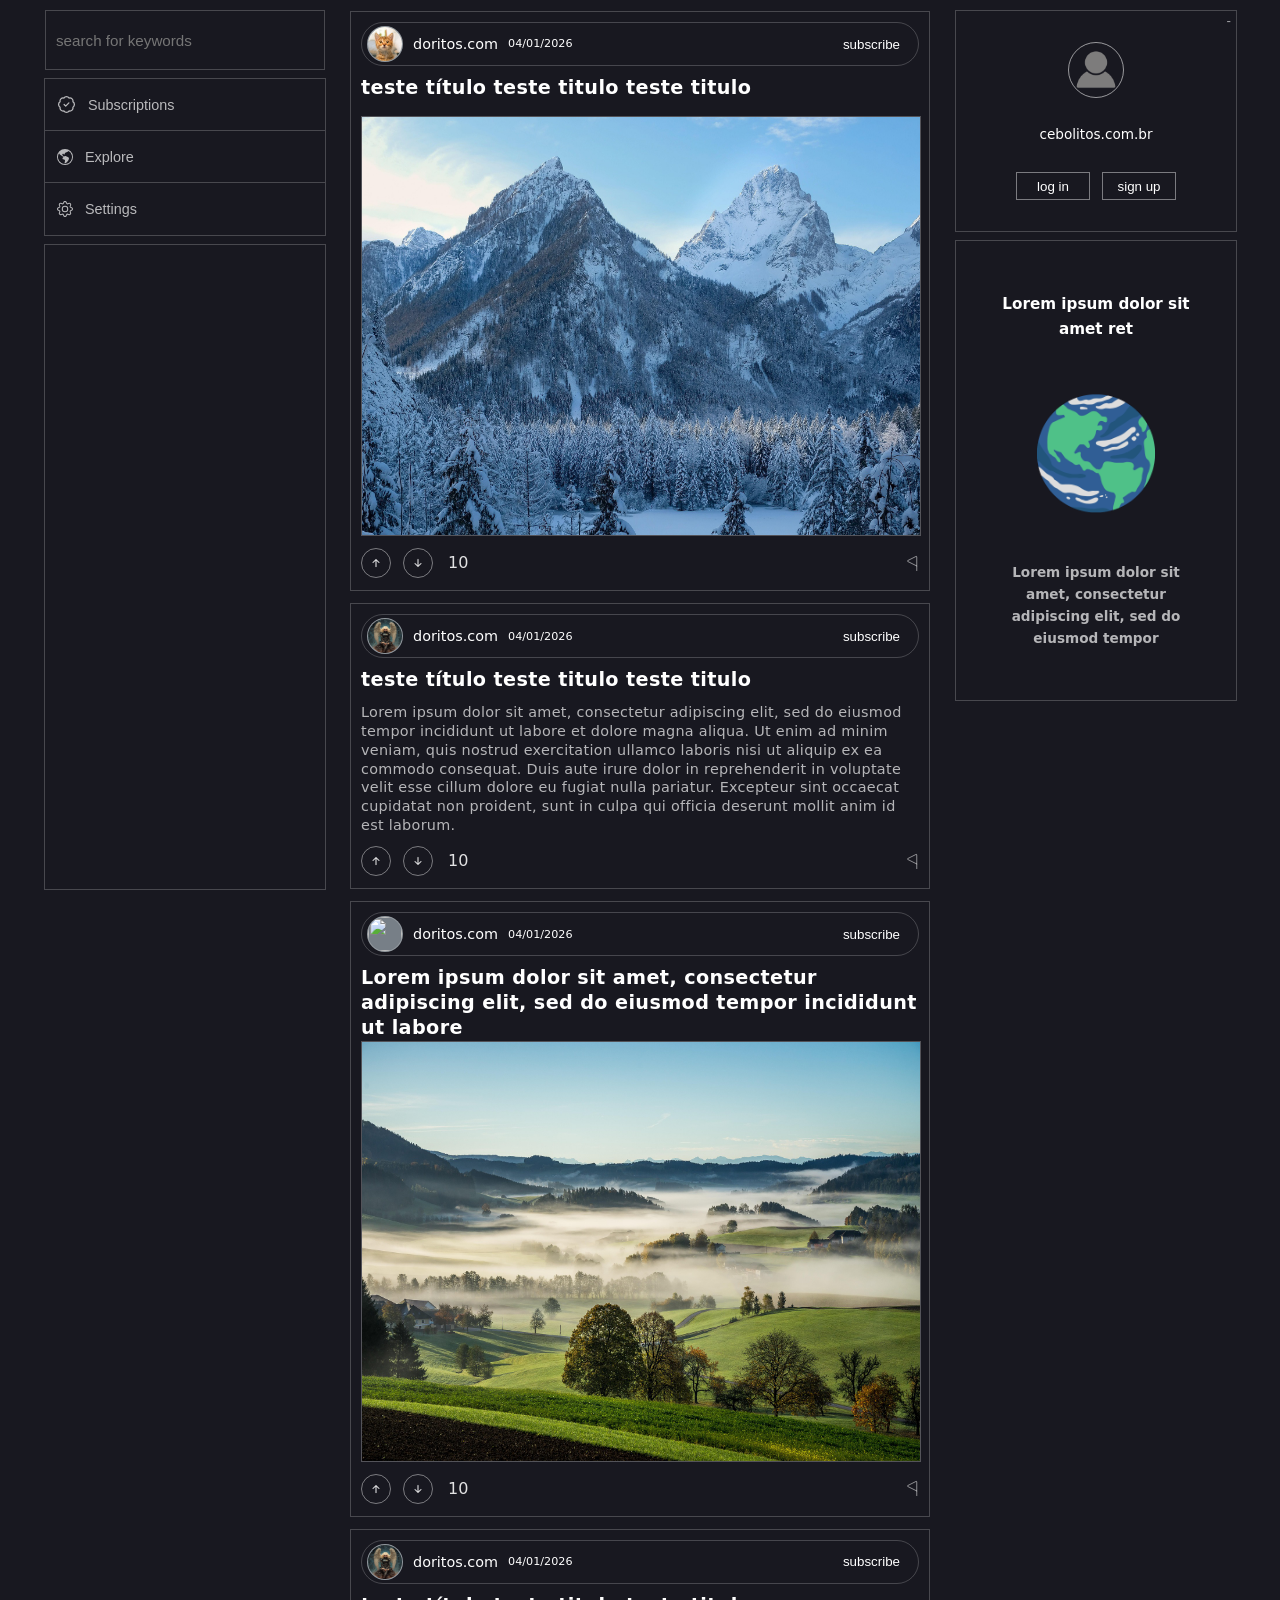
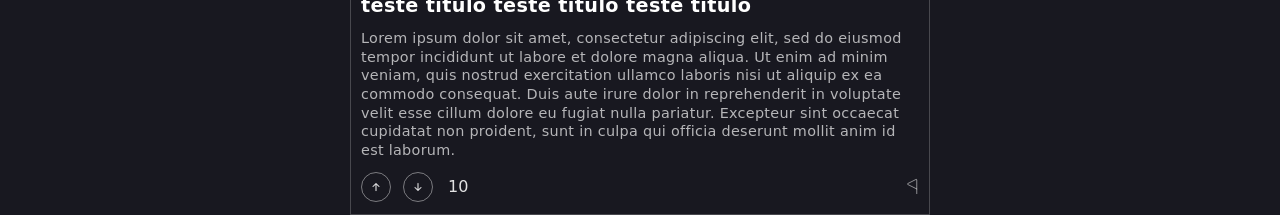
==== index.html @ a3b209cb "first commit" ====
<!DOCTYPE html>
<html lang="en">
<head>
    <meta charset="UTF-8">
    <meta name="viewport" content="width=device-width, initial-scale=1.0">
    <title>Document</title>
    <link rel="stylesheet" href="style.css">

    <link rel="preconnect" href="https://fonts.googleapis.com">
    <link rel="preconnect" href="https://fonts.gstatic.com" crossorigin>
    <link href="https://fonts.googleapis.com/css2?family=Inter:ital,opsz,wght@0,14..32,100..900;1,14..32,100..900&family=Open+Sans:ital,wght@0,300..800;1,300..800&display=swap" rel="stylesheet">


</head>
<body>

   
    <div id="container">

        <div id="left-box">

           
           
            <search id="search">
                <input id="search-input" type="search" placeholder="search for keywords"><svg id="search-svg" xmlns="http://www.w3.org/2000/svg" fill="currentColor" class="bi bi-search" viewBox="0 0 16 16"><path d="M11.742 10.344a6.5 6.5 0 1 0-1.397 1.398h-.001q.044.06.098.115l3.85 3.85a1 1 0 0 0 1.415-1.414l-3.85-3.85a1 1 0 0 0-.115-.1zM12 6.5a5.5 5.5 0 1 1-11 0 5.5 5.5 0 0 1 11 0"/></svg>
            </search>

            <div id="left-box-buttons-div">
                <button id="sub-bt" class="left-box-button"><svg xmlns="http://www.w3.org/2000/svg" viewBox="0 0 24 24" fill="none" stroke="currentColor" stroke-width="1.6" stroke-linecap="round" stroke-linejoin="round" class="lucide lucide-badge-check-icon lucide-badge-check"><path d="M3.85 8.62a4 4 0 0 1 4.78-4.77 4 4 0 0 1 6.74 0 4 4 0 0 1 4.78 4.78 4 4 0 0 1 0 6.74 4 4 0 0 1-4.77 4.78 4 4 0 0 1-6.75 0 4 4 0 0 1-4.78-4.77 4 4 0 0 1 0-6.76Z"/><path d="m9 12 2 2 4-4"/></svg><p>Subscriptions</p></button>        
                <button id="exp-bt" class="left-box-button"><svg xmlns="http://www.w3.org/2000/svg" fill="currentColor" viewBox="0 0 16 16"><path d="M8 0a8 8 0 1 0 0 16A8 8 0 0 0 8 0M2.04 4.326c.325 1.329 2.532 2.54 3.717 3.19.48.263.793.434.743.484q-.121.12-.242.234c-.416.396-.787.749-.758 1.266.035.634.618.824 1.214 1.017.577.188 1.168.38 1.286.983.082.417-.075.988-.22 1.52-.215.782-.406 1.48.22 1.48 1.5-.5 3.798-3.186 4-5 .138-1.243-2-2-3.5-2.5-.478-.16-.755.081-.99.284-.172.15-.322.279-.51.216-.445-.148-2.5-2-1.5-2.5.78-.39.952-.171 1.227.182.078.099.163.208.273.318.609.304.662-.132.723-.633.039-.322.081-.671.277-.867.434-.434 1.265-.791 2.028-1.12.712-.306 1.365-.587 1.579-.88A7 7 0 1 1 2.04 4.327Z"/></svg><p>Explore</p></button>
                <button id="set-bt" class="left-box-button"><svg xmlns="http://www.w3.org/2000/svg" fill="currentColor" viewBox="0 0 16 16"><path d="M8 4.754a3.246 3.246 0 1 0 0 6.492 3.246 3.246 0 0 0 0-6.492M5.754 8a2.246 2.246 0 1 1 4.492 0 2.246 2.246 0 0 1-4.492 0"/><path d="M9.796 1.343c-.527-1.79-3.065-1.79-3.592 0l-.094.319a.873.873 0 0 1-1.255.52l-.292-.16c-1.64-.892-3.433.902-2.54 2.541l.159.292a.873.873 0 0 1-.52 1.255l-.319.094c-1.79.527-1.79 3.065 0 3.592l.319.094a.873.873 0 0 1 .52 1.255l-.16.292c-.892 1.64.901 3.434 2.541 2.54l.292-.159a.873.873 0 0 1 1.255.52l.094.319c.527 1.79 3.065 1.79 3.592 0l.094-.319a.873.873 0 0 1 1.255-.52l.292.16c1.64.893 3.434-.902 2.54-2.541l-.159-.292a.873.873 0 0 1 .52-1.255l.319-.094c1.79-.527 1.79-3.065 0-3.592l-.319-.094a.873.873 0 0 1-.52-1.255l.16-.292c.893-1.64-.902-3.433-2.541-2.54l-.292.159a.873.873 0 0 1-1.255-.52zm-2.633.283c.246-.835 1.428-.835 1.674 0l.094.319a1.873 1.873 0 0 0 2.693 1.115l.291-.16c.764-.415 1.6.42 1.184 1.185l-.159.292a1.873 1.873 0 0 0 1.116 2.692l.318.094c.835.246.835 1.428 0 1.674l-.319.094a1.873 1.873 0 0 0-1.115 2.693l.16.291c.415.764-.42 1.6-1.185 1.184l-.291-.159a1.873 1.873 0 0 0-2.693 1.116l-.094.318c-.246.835-1.428.835-1.674 0l-.094-.319a1.873 1.873 0 0 0-2.692-1.115l-.292.16c-.764.415-1.6-.42-1.184-1.185l.159-.291A1.873 1.873 0 0 0 1.945 8.93l-.319-.094c-.835-.246-.835-1.428 0-1.674l.319-.094A1.873 1.873 0 0 0 3.06 4.377l-.16-.292c-.415-.764.42-1.6 1.185-1.184l.292.159a1.873 1.873 0 0 0 2.692-1.115z"/></svg><p>Settings</p></button>
  
            </div>


            <div id="left-box-widget">


            </div>
               <!-- <section id="sponsor-section">Become a Sponsor 💜</section>-->
            

        </div>



        <div id="right-box">

            


            <section id="profile-section">

                <div></div>

                <button id="minimize-button">-</button>
              

                <img src="6.png" id="profile-img">

                <p>cebolitos.com.br</p>

                <div id="profile-section-buttons"> 
                    <button> log in

                    </button>

                    <button> sign up
                        
                    </button>
                </div>

                <div></div>

            </section>
            <!--<div id="add-your-ad">add your ad here!</div>-->
            <section id="widget">
                <div></div>
                <p id="widget-title">Lorem ipsum dolor sit amet ret</p>
                <img src="5.png" >
                <p id="widget-text">Lorem ipsum dolor sit amet, consectetur adipiscing elit, sed do eiusmod tempor </p>
               <!-- <a id="add-your-ad">add your ad here</a>-->
                <div></div>
            </section> 

            
            
        </div>
    </div>



    <div id="feed">
        <article class="feed__item">
            <div class="article-profile">
                <div class="article-profile-left">
                    <img src="1.jpg" class="blog-favicon">
                    <a>doritos.com</a>
                    <time class="article-data">04/01/2026</time>
                </div>
                <button class="article-subscribe-button">subscribe</button>
            </div>
            <h2 class="article-title">teste título teste titulo teste titulo</h2>
            <img src="img.jpg" class="article-img">
            <div class="article-bottom">
                <div class="article-rating">
                   <button class="up-button">
                       <svg xmlns="http://www.w3.org/2000/svg" fill="currentColor"  viewBox="0 0 16 16"><path fill-rule="evenodd" d="M8 12a.5.5 0 0 0 .5-.5V5.707l2.146 2.147a.5.5 0 0 0 .708-.708l-3-3a.5.5 0 0 0-.708 0l-3 3a.5.5 0 1 0 .708.708L7.5 5.707V11.5a.5.5 0 0 0 .5.5"/></svg>
                    </button>
                    <button class="down-button">
                        <svg xmlns="http://www.w3.org/2000/svg" fill="currentColor"  viewBox="0 0 16 16"><path fill-rule="evenodd" d="M8 4a.5.5 0 0 1 .5.5v5.793l2.146-2.147a.5.5 0 0 1 .708.708l-3 3a.5.5 0 0 1-.708 0l-3-3a.5.5 0 1 1 .708-.708L7.5 10.293V4.5A.5.5 0 0 1 8 4"/></svg>
                    </button>
                    <p id="ranking-number">10</p>
                </div>
                <button class="flag-button">
                    <svg xmlns="http://www.w3.org/2000/svg" viewBox="0 0 24 24" fill="none" ><path d="M18 22V2.8a.8.8 0 0 0-1.17-.71L5.45 7.78a.8.8 0 0 0 0 1.44L18 15.5"/></svg>
                </button>
            </div>
        </article> 
   <article class="feed__item">
            <div class="article-profile">
                <div class="article-profile-left">
                    <img src="3.png" class="blog-favicon">
                    <a>doritos.com</a>
                    <time class="article-data">04/01/2026</time>
                </div>
                <button class="article-subscribe-button">subscribe</button>
            </div>
            <h2 class="article-title">teste título teste titulo teste titulo</h2>
            <p class="article-description">Lorem ipsum dolor sit amet, consectetur adipiscing elit, sed do eiusmod tempor incididunt ut labore et dolore magna aliqua. Ut enim ad minim veniam, quis nostrud exercitation ullamco laboris nisi ut aliquip ex ea commodo consequat. Duis aute irure dolor in reprehenderit in voluptate velit esse cillum dolore eu fugiat nulla pariatur. Excepteur sint occaecat cupidatat non proident, sunt in culpa qui officia deserunt mollit anim id est laborum.</p>
            <div class="article-bottom">
                <div class="article-rating">
                   <button class="up-button">
                       <svg xmlns="http://www.w3.org/2000/svg" fill="currentColor"  viewBox="0 0 16 16"><path fill-rule="evenodd" d="M8 12a.5.5 0 0 0 .5-.5V5.707l2.146 2.147a.5.5 0 0 0 .708-.708l-3-3a.5.5 0 0 0-.708 0l-3 3a.5.5 0 1 0 .708.708L7.5 5.707V11.5a.5.5 0 0 0 .5.5"/></svg>
                    </button>
                    <button class="down-button">
                        <svg xmlns="http://www.w3.org/2000/svg" fill="currentColor"  viewBox="0 0 16 16"><path fill-rule="evenodd" d="M8 4a.5.5 0 0 1 .5.5v5.793l2.146-2.147a.5.5 0 0 1 .708.708l-3 3a.5.5 0 0 1-.708 0l-3-3a.5.5 0 1 1 .708-.708L7.5 10.293V4.5A.5.5 0 0 1 8 4"/></svg>
                    </button>
                    <p id="ranking-number">10</p>
                </div>
                <button class="flag-button">
                    <svg xmlns="http://www.w3.org/2000/svg" viewBox="0 0 24 24" fill="none" ><path d="M18 22V2.8a.8.8 0 0 0-1.17-.71L5.45 7.78a.8.8 0 0 0 0 1.44L18 15.5"/></svg>
                </button>
            </div>
        </article>
        <article class="feed__item">
            <div class="article-profile">
                <div class="article-profile-left">
                    <img src="2.png" class="blog-favicon">
                    <a>doritos.com</a>
                    <time class="article-data">04/01/2026</time>
                </div>
                <button class="article-subscribe-button">subscribe</button>
            </div>
            <h2 class="article-title">Lorem ipsum dolor sit amet, consectetur adipiscing elit, sed do eiusmod tempor incididunt ut labore</h2>
            <img src="img-2.jpg"  class="article-img"> <!--https://pixabay.com/pt/images/search/paisagem/-->
            <div class="article-bottom">
                <div class="article-rating">
                   <button class="up-button">
                       <svg xmlns="http://www.w3.org/2000/svg" fill="currentColor"  viewBox="0 0 16 16"><path fill-rule="evenodd" d="M8 12a.5.5 0 0 0 .5-.5V5.707l2.146 2.147a.5.5 0 0 0 .708-.708l-3-3a.5.5 0 0 0-.708 0l-3 3a.5.5 0 1 0 .708.708L7.5 5.707V11.5a.5.5 0 0 0 .5.5"/></svg>
                    </button>
                    <button class="down-button">
                        <svg xmlns="http://www.w3.org/2000/svg" fill="currentColor"  viewBox="0 0 16 16"><path fill-rule="evenodd" d="M8 4a.5.5 0 0 1 .5.5v5.793l2.146-2.147a.5.5 0 0 1 .708.708l-3 3a.5.5 0 0 1-.708 0l-3-3a.5.5 0 1 1 .708-.708L7.5 10.293V4.5A.5.5 0 0 1 8 4"/></svg>
                    </button>
                    <p id="ranking-number">10</p>
                </div>
                <button class="flag-button">
                    <svg xmlns="http://www.w3.org/2000/svg" viewBox="0 0 24 24" fill="none" ><path d="M18 22V2.8a.8.8 0 0 0-1.17-.71L5.45 7.78a.8.8 0 0 0 0 1.44L18 15.5"/></svg>
                </button>
            </div>
        </article>
   <article class="feed__item">
            <div class="article-profile">
                <div class="article-profile-left">
                    <img src="3.png" class="blog-favicon">
                    <a>doritos.com</a>
                    <time class="article-data">04/01/2026</time>
                </div>

                <button class="article-subscribe-button">subscribe</button>
            </div>
            <h2 class="article-title">teste título teste titulo teste titulo</h2>
            <p class="article-description">Lorem ipsum dolor sit amet, consectetur adipiscing elit, sed do eiusmod tempor incididunt ut labore et dolore magna aliqua. Ut enim ad minim veniam, quis nostrud exercitation ullamco laboris nisi ut aliquip ex ea commodo consequat. Duis aute irure dolor in reprehenderit in voluptate velit esse cillum dolore eu fugiat nulla pariatur. Excepteur sint occaecat cupidatat non proident, sunt in culpa qui officia deserunt mollit anim id est laborum.</p>
            <div class="article-bottom">
                <div class="article-rating">
                   <button class="up-button">
                       <svg xmlns="http://www.w3.org/2000/svg" fill="currentColor"  viewBox="0 0 16 16"><path fill-rule="evenodd" d="M8 12a.5.5 0 0 0 .5-.5V5.707l2.146 2.147a.5.5 0 0 0 .708-.708l-3-3a.5.5 0 0 0-.708 0l-3 3a.5.5 0 1 0 .708.708L7.5 5.707V11.5a.5.5 0 0 0 .5.5"/></svg>
                    </button>
               
                    <button class="down-button">
                        <svg xmlns="http://www.w3.org/2000/svg" fill="currentColor"  viewBox="0 0 16 16"><path fill-rule="evenodd" d="M8 4a.5.5 0 0 1 .5.5v5.793l2.146-2.147a.5.5 0 0 1 .708.708l-3 3a.5.5 0 0 1-.708 0l-3-3a.5.5 0 1 1 .708-.708L7.5 10.293V4.5A.5.5 0 0 1 8 4"/></svg>
                    </button>
                
                    <p id="ranking-number">10</p>
                </div>
                <button class="flag-button">
                    <svg xmlns="http://www.w3.org/2000/svg" viewBox="0 0 24 24" fill="none" ><path d="M18 22V2.8a.8.8 0 0 0-1.17-.71L5.45 7.78a.8.8 0 0 0 0 1.44L18 15.5"/></svg>
                </button>
            </div>
        </article>

    </div>

    <script src="script.js"></script>
</body>
</html>
---- style.css ----
/* 
========================================================================
CSS RESET from http://meyerweb.com/eric/tools/css/reset/ v2.0 | 20110126
========================================================================
*/

html, body, div, span, applet, object, iframe,
h1, h2, h3, h4, h5, h6, p, blockquote, pre,
a, abbr, acronym, address, big, cite, code,
del, dfn, em, img, ins, kbd, q, s, samp,
small, strike, strong, sub, sup, tt, var,
b, u, i, center,
dl, dt, dd, ol, ul, li,
fieldset, form, label, legend,
table, caption, tbody, tfoot, thead, tr, th, td,
article, aside, canvas, details, embed, 
figure, figcaption, footer, header, hgroup, 
menu, nav, output, ruby, section, summary,
time, mark, audio, video {
	margin: 0;
	padding: 0;
	border: 0;
	/*font-size: 100%;*/
	font: inherit;
	vertical-align: baseline;
}
article, aside, details, figcaption, figure, 
footer, header, hgroup, menu, nav, section {
	display: block;
}
body {
	line-height: 1;
}
ol, ul {
	list-style: none;
}
blockquote, q {
	quotes: none;
}
blockquote:before, blockquote:after,
q:before, q:after {
	content: '';
	content: none;
}
table {
	border-collapse: collapse;
	border-spacing: 0;
}

/* 
========================================================================
========================================================================
*/

html, body {
    overscroll-behavior: none;
    font-family: system-ui;
    color: white;

}

body {

    background-color: #181820;
    width: 100vw;
    height: 100vh;
    display: flex;
    justify-content: center;
    overflow-x: hidden;
    justify-content: center;
    margin: 0;
}

#container {
    width: 1210px;
    
    background-color: rgba(0, 0, 0, 0);
    height: 100vh;
    padding: 10px;
    display: flex;
    flex-direction: row;
    position: fixed;
    justify-content: space-between;
    box-sizing: border-box;

}

#left-box {
    
    box-sizing: border-box;
    display: flex;
    align-items: center;
    flex-direction: column;
    height: 100%;
    gap: 8px;
    width: 280px;
    /*border: 1px solid rgba(255, 255, 255, 0.208); */
    position: relative;
    z-index: 100000000000000000;
    transition: width 0.2s ease; 
}

#left-box.closed {
    width: 60px;
}




#explore-button {
    border: 1px solid rgba(255, 255, 255, 0.208); 
    border-radius: 20px;
    color: rgba(255, 255, 255, 0.703);
    height: 100%;
    aspect-ratio: 1 / 1;
    background-color: transparent;
    color: #ffffffb2;
}

#subscribe-button {
    border: 1px solid rgba(255, 255, 255, 0.208); 
    border-radius: 20px;
    color: #ffffffb2;
    font-weight: 500;
    
    height: 100%;
    aspect-ratio: 1 / 1;
    background-color: transparent;
}

#right-box {
    width: 280px;
    display: flex;
    flex-direction: column;
    gap: 8px;
    /*border: 1px solid rgba(255, 255, 255, 0.208);
    padding: 5px;
    height: fit-content;
    border-radius: 10px;*/
    box-sizing: border-box;

    
}


#feed {
    width: 580px;
    height: fit-content;
    background-color: rgba(0, 0, 0, 0);
    margin-top: 11px;
    display: flex;
    flex-direction: column;
    /*border-top: 1px solid rgb(197, 197, 197);*/
    gap: 12px;
    z-index: 100;


}

.feed__item {
    width: 100%;
    
    gap: 10px;
    height: fit-content;
    border-bottom: 1px solid gray;
    display: flex;
    flex-direction: column;
    justify-content: space-between;
    padding: 10px;
    border: 1px solid rgba(255, 255, 255, 0.208);
    
    box-sizing: border-box;
    background-color: #181820;
    
}

.feed__item:hover {
    border: 1px solid rgba(255, 255, 255, 0.417);  
}


#search {

    box-sizing: border-box;
    width: 100%;
    height: 60px;
    display: flex;
    justify-content: center;
    align-items: center;
    padding-bottom: 0px;

    border:  1px solid rgba(255, 255, 255, 0.208); 

}
#search-input {
    border: 0px solid black;
    
    background-color: transparent;
    color: #ffffffb2;
    padding-left: 10px;
    width: 100%;
    height: 100%;
    font-size: 0.95rem;
}

#search-input:focus {
    border: 0px solid white;
    outline: 0px solid white;
}


.left-box-button {
    height: 52px;
    width: 100%;
    
    background-color: transparent;
    color: #ffffffb2;
    border: 0px solid black;
    font-size: 0.95rem;
 
    display: flex;
    flex-direction: row;
    padding-left: 12px;
    align-items: center;
    
    border-bottom: 1px solid rgba(255, 255, 255, 0.208); 
    box-sizing: border-box;
    

}

#set-bt {
    border-bottom: 0px solid white;
}

#left-box-buttons-div {
    width: 100%;
    border: 1px solid rgba(255, 255, 255, 0.208);

    
}

#left-box hr {
    width: 100%;
    border: 1px solid rgb(59, 59, 59);
    border-bottom: 0px;
}

.left-box-button p {
    
    text-align: left;
    color: #ffffffb2;
    padding-left: 12px;
    font-size: 0.9rem;
}

.left-box-button svg{
    width: 16px;
    height: 16px;
    
    color: #ffffffb2;
    
}

#sub-bt svg {
    width: 19px;
    height: 19px;
}

#left-box-widget {
    width: 100%;
    flex: 1;
    border:  1px solid rgba(255, 255, 255, 0.208); 
}

#search-svg {
    width: 20px;
    height: 20px;;
    position: absolute;
    display: none;
    color: rgba(255, 255, 255, 0.295);
    padding-bottom: 10px;
}

.article-profile {

    border: 1px solid rgba(255, 255, 255, 0.201);
    border-radius: 40px;
    padding: 5px;
    box-sizing: border-box;
    
    width: 100%;
    height: 44px;
    display: flex;
    justify-content: space-between;
    align-items: center;
    font-size: 0.9rem;

}

.article-profile-left {

    height: 100%;
    width: fit-content;
    display: flex;
    flex-direction: row;
    align-items: center;
    gap: 10px;
}

.article-title {
    width: 100%;
    margin-bottom: 5px;
    height: fit-content;
    max-height: 60px;
    font-size: 1.2rem;
    font-weight: 600;
    
    line-height: 1.3em;
    letter-spacing: 0.02em;

    

}

.article-img {
    width: 100%;
    /*background-color: rgb(0, 30, 255);*/
    border: 1px solid rgba(255, 255, 255, 0.253);
    aspect-ratio: 16 / 12;
}
 
.article-description {
    width: 100%;
    font-size: 0.9rem;
    color: #ffffffae;
    margin-top: -5px;
    font-weight: 500;
    line-height: 1.3em;
    letter-spacing: 0.02em;
}

.article-bottom {
    width: 100%;
    background-color: rgba(102, 20, 157, 0);
    color: rgba(255, 255, 255, 0.484);
    height: fit-content;
    display: flex;
    align-items: center;
    justify-content: space-between;
    padding-bottom: 2px;
    padding-top: 2px;
    font-size: 0.9rem;  
 

}

#ranking-number {
    font-size: 1rem;
    color: rgba(255, 255, 255, 0.876);
    font-weight: 500;
    padding-left: 3px;
}
.blog-favicon {
    width: 34px;
    height: 34px;
    border-radius: 50%;
    background-color: rgb(119, 127, 135);
    border: 1px solid rgba(255, 255, 255, 0.201);
}

.article-data {
    font-size: 0.7rem;
}

.article-subscribe-button {
    height: 20px;
    background-color: transparent;
    color: white;
    border: 0;
    margin-right: 7px;
}

.up-button {
    border: 1px solid rgba(255, 255, 255, 0.429);
    width: 30px;
    height: 30px;
    border-radius: 50%;
    background-color: transparent;
    display: flex;
    justify-content: center;
    align-items: center;

}

.up-button:hover {
    scale: 1.1;
}

.up-button svg {
    width: 22px;
    height: 22px;
    color: rgba(255, 255, 255, 0.861);
    stroke-width: 0.1px; 
    stroke: currentColor; 
    stroke-linejoin: round;
    stroke-linecap: round;
}
.down-button svg {
    width: 22px;
    height: 22px;
    color: rgba(255, 255, 255, 0.861);
    
    stroke-width: 0.1px; 
    stroke: currentColor; 
    stroke-linejoin: round;
    stroke-linecap: round;
}


.down-button {
    border: 1px solid rgba(255, 255, 255, 0.429);
    border-radius: 50%;
    width: 30px;
    height: 30px;  
    background-color: transparent; 
    display: flex;
    justify-content: center;
    align-items: center;

}

.down-button:hover {
    scale: 1.1;
}
.article-rating {
    width: fit-content;
    height: 100%;
    display: flex;
    flex-direction: row;
    justify-content: center;
    align-items: center;
    gap: 12px;
}

.flag-button {
    width: 30px;
    height: 30px;
    border-radius: 50%;
    display: flex;
    justify-content: center;
    align-items: center;
    background-color: transparent;
    color: white;
    border: 0;
    margin-right: -8px; 
    cursor: pointer;
}

.flag-button svg {
    color: #ffffff9b;
    width: 17px;
    height: 17px;
    stroke-width: 1.2px; 
    stroke: currentColor; 
    stroke-linejoin: round;
    stroke-linecap: round;
}

#widget {
    width: 100%;
    border: 1px solid rgba(255, 255, 255, 0.208);
    aspect-ratio: 1 / 1.64;
    display: flex;
    justify-content: space-between;
    align-items: center;
    flex-direction: column;
    /*border-radius: 10px;*/
    
    
}

#widget-title {
    font-weight: 800;
    font-size: 0.95rem;
    width: 200px;
    text-align: center;
    line-height: 1.65em;
}

#widget img {

    width: 134px;
    margin-top: -5px;
    margin-bottom: -10px;
    opacity: 0.95;
}

#widget-text {
    width: 200px;
    text-align: center;
    font-size: 0.85rem;
    font-weight: 600;
    line-height: 1.6em;
    color: #ffffffae;
}

#profile-img {

    width: 54px;
    height: 54px;
    border-radius: 50%;
    border: 1px solid rgba(255, 255, 255, 0.562);

}   

#profile-section-buttons {

    display: flex;
    flex-direction: row;
    height: 28px;
    width: 160px;
    justify-content: space-between;
}

#profile-section-buttons button {
    width: 74px;
    background-color: transparent;
    border: 1px solid rgba(255, 255, 255, 0.43);
    color: white;
}


#sponsor-section {
    width: 94%;
    height: 60px;
    border-top: 1px solid rgba(255, 255, 255, 0.208); 
    display: flex;
    justify-content: center;
    align-items: center;
    bottom: 0;
    color: #ffffffe2;
    font-size: 0.9rem;
    left: calc(50% - 47.5%);
    position: absolute;
    
}

#profile-section {
    width: 100%;
    height: 220px;
    border: 1px solid rgba(255, 255, 255, 0.208); 
    display: flex;
    justify-content: space-between;
    align-items: center; 
    display: flex;
    flex-direction: column;
    gap: 20px;
    position: relative;
}
#profile-section  p {
    font-size: 0.85rem;
}

#profile-section {
    transition: height 0.2s ease; 
}
/*
#add-your-ad {
    width: 100%;
    height: 20px;
    
    display: flex;
    align-items: center;
    justify-content: end;
    padding-right: 8px;
    padding-bottom: 6px;
    box-sizing: border-box;
    font-size: 10px;
    color: #b5b5b5;
    text-align: center;
    cursor: pointer;
}*/



#minimize-button {

    height: 18px;
    width: 100%;
    background-color: transparent;
    border: 0px solid white;
    
    color: rgba(255, 255, 255, 0.608);
    text-align: right;
    position: absolute;
    padding-right: 5px;
    
}
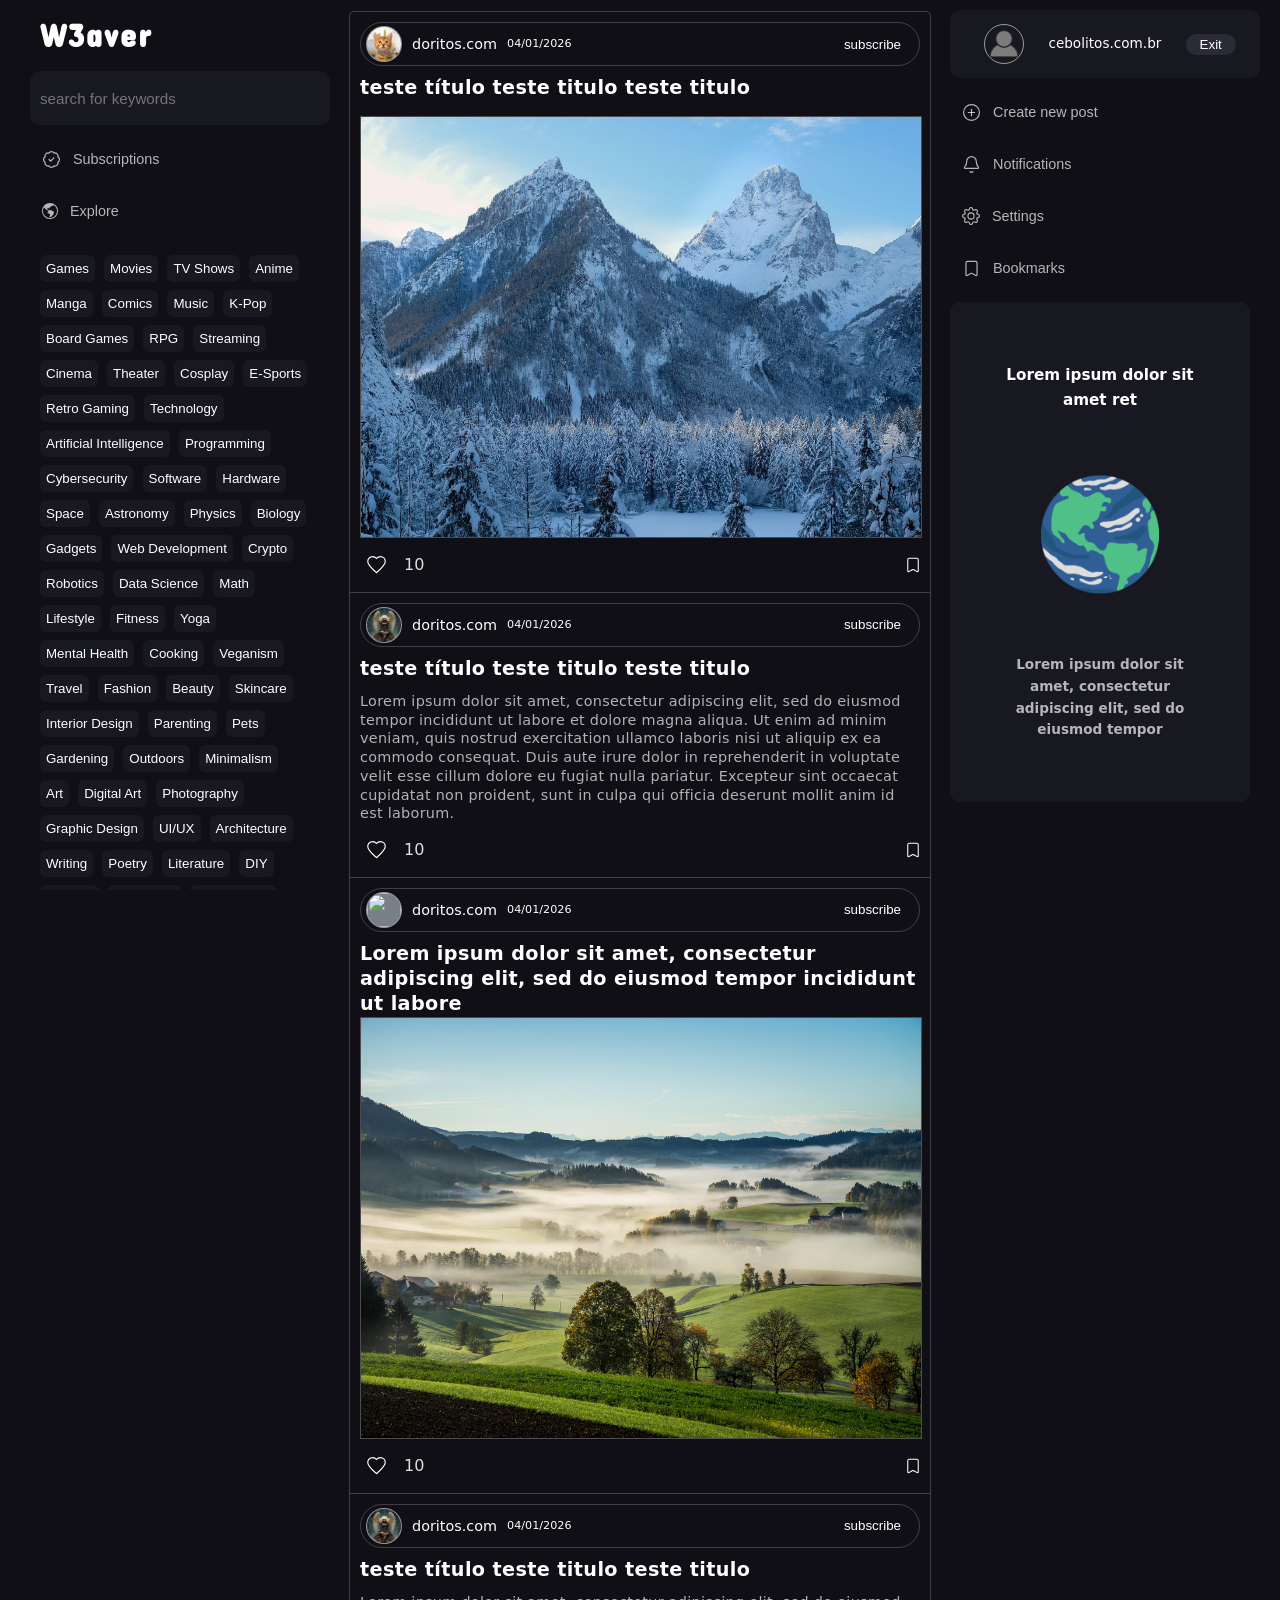
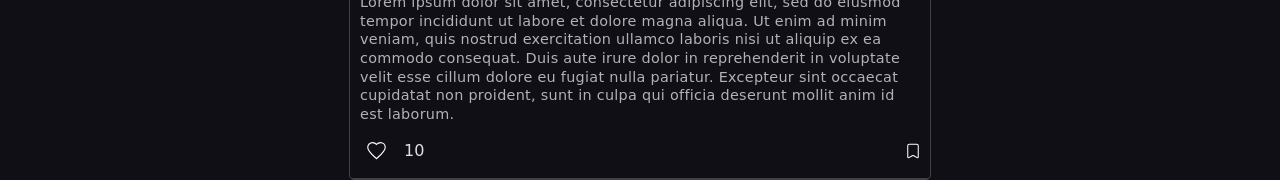
==== commit e06ad08d: "update" ====
--- a/index.html
+++ b/index.html
@@ -3,14 +3,11 @@
 <head>
     <meta charset="UTF-8">
     <meta name="viewport" content="width=device-width, initial-scale=1.0">
-    <title>Document</title>
+    <title>W3aver - Where the internet comes alive</title>
     <link rel="stylesheet" href="style.css">
-
     <link rel="preconnect" href="https://fonts.googleapis.com">
     <link rel="preconnect" href="https://fonts.gstatic.com" crossorigin>
-    <link href="https://fonts.googleapis.com/css2?family=Inter:ital,opsz,wght@0,14..32,100..900;1,14..32,100..900&family=Open+Sans:ital,wght@0,300..800;1,300..800&display=swap" rel="stylesheet">
-
-
+    <link href="https://fonts.googleapis.com/css2?family=Dangrek&display=swap" rel="stylesheet">
 </head>
 <body>
 
@@ -18,6 +15,8 @@
     <div id="container">
 
         <div id="left-box">
+
+            <p id="title">W3aver</p>
 
            
            
@@ -28,63 +27,164 @@
             <div id="left-box-buttons-div">
                 <button id="sub-bt" class="left-box-button"><svg xmlns="http://www.w3.org/2000/svg" viewBox="0 0 24 24" fill="none" stroke="currentColor" stroke-width="1.6" stroke-linecap="round" stroke-linejoin="round" class="lucide lucide-badge-check-icon lucide-badge-check"><path d="M3.85 8.62a4 4 0 0 1 4.78-4.77 4 4 0 0 1 6.74 0 4 4 0 0 1 4.78 4.78 4 4 0 0 1 0 6.74 4 4 0 0 1-4.77 4.78 4 4 0 0 1-6.75 0 4 4 0 0 1-4.78-4.77 4 4 0 0 1 0-6.76Z"/><path d="m9 12 2 2 4-4"/></svg><p>Subscriptions</p></button>        
                 <button id="exp-bt" class="left-box-button"><svg xmlns="http://www.w3.org/2000/svg" fill="currentColor" viewBox="0 0 16 16"><path d="M8 0a8 8 0 1 0 0 16A8 8 0 0 0 8 0M2.04 4.326c.325 1.329 2.532 2.54 3.717 3.19.48.263.793.434.743.484q-.121.12-.242.234c-.416.396-.787.749-.758 1.266.035.634.618.824 1.214 1.017.577.188 1.168.38 1.286.983.082.417-.075.988-.22 1.52-.215.782-.406 1.48.22 1.48 1.5-.5 3.798-3.186 4-5 .138-1.243-2-2-3.5-2.5-.478-.16-.755.081-.99.284-.172.15-.322.279-.51.216-.445-.148-2.5-2-1.5-2.5.78-.39.952-.171 1.227.182.078.099.163.208.273.318.609.304.662-.132.723-.633.039-.322.081-.671.277-.867.434-.434 1.265-.791 2.028-1.12.712-.306 1.365-.587 1.579-.88A7 7 0 1 1 2.04 4.327Z"/></svg><p>Explore</p></button>
-                <button id="set-bt" class="left-box-button"><svg xmlns="http://www.w3.org/2000/svg" fill="currentColor" viewBox="0 0 16 16"><path d="M8 4.754a3.246 3.246 0 1 0 0 6.492 3.246 3.246 0 0 0 0-6.492M5.754 8a2.246 2.246 0 1 1 4.492 0 2.246 2.246 0 0 1-4.492 0"/><path d="M9.796 1.343c-.527-1.79-3.065-1.79-3.592 0l-.094.319a.873.873 0 0 1-1.255.52l-.292-.16c-1.64-.892-3.433.902-2.54 2.541l.159.292a.873.873 0 0 1-.52 1.255l-.319.094c-1.79.527-1.79 3.065 0 3.592l.319.094a.873.873 0 0 1 .52 1.255l-.16.292c-.892 1.64.901 3.434 2.541 2.54l.292-.159a.873.873 0 0 1 1.255.52l.094.319c.527 1.79 3.065 1.79 3.592 0l.094-.319a.873.873 0 0 1 1.255-.52l.292.16c1.64.893 3.434-.902 2.54-2.541l-.159-.292a.873.873 0 0 1 .52-1.255l.319-.094c1.79-.527 1.79-3.065 0-3.592l-.319-.094a.873.873 0 0 1-.52-1.255l.16-.292c.893-1.64-.902-3.433-2.541-2.54l-.292.159a.873.873 0 0 1-1.255-.52zm-2.633.283c.246-.835 1.428-.835 1.674 0l.094.319a1.873 1.873 0 0 0 2.693 1.115l.291-.16c.764-.415 1.6.42 1.184 1.185l-.159.292a1.873 1.873 0 0 0 1.116 2.692l.318.094c.835.246.835 1.428 0 1.674l-.319.094a1.873 1.873 0 0 0-1.115 2.693l.16.291c.415.764-.42 1.6-1.185 1.184l-.291-.159a1.873 1.873 0 0 0-2.693 1.116l-.094.318c-.246.835-1.428.835-1.674 0l-.094-.319a1.873 1.873 0 0 0-2.692-1.115l-.292.16c-.764.415-1.6-.42-1.184-1.185l.159-.291A1.873 1.873 0 0 0 1.945 8.93l-.319-.094c-.835-.246-.835-1.428 0-1.674l.319-.094A1.873 1.873 0 0 0 3.06 4.377l-.16-.292c-.415-.764.42-1.6 1.185-1.184l.292.159a1.873 1.873 0 0 0 2.692-1.115z"/></svg><p>Settings</p></button>
+            </div>
+
+            <div id="explore-box">
+
+<button>Games</button>
+<button>Movies</button>
+<button>TV Shows</button>
+<button>Anime</button>
+<button>Manga</button>
+<button>Comics</button>
+<button>Music</button>
+<button>K-Pop</button>
+<button>Board Games</button>
+<button>RPG</button>
+<button>Streaming</button>
+<button>Cinema</button>
+<button>Theater</button>
+<button>Cosplay</button>
+<button>E-Sports</button>
+<button>Retro Gaming</button>
+<button>Technology</button>
+<button>Artificial Intelligence</button>
+<button>Programming</button>
+<button>Cybersecurity</button>
+<button>Software</button>
+<button>Hardware</button>
+<button>Space</button>
+<button>Astronomy</button>
+<button>Physics</button>
+<button>Biology</button>
+<button>Gadgets</button>
+<button>Web Development</button>
+<button>Crypto</button>
+<button>Robotics</button>
+<button>Data Science</button>
+<button>Math</button>
+<button>Lifestyle</button>
+<button>Fitness</button>
+<button>Yoga</button>
+<button>Mental Health</button>
+<button>Cooking</button>
+<button>Veganism</button>
+<button>Travel</button>
+<button>Fashion</button>
+<button>Beauty</button>
+<button>Skincare</button>
+<button>Interior Design</button>
+<button>Parenting</button>
+<button>Pets</button>
+<button>Gardening</button>
+<button>Outdoors</button>
+<button>Minimalism</button>
+<button>Art</button>
+<button>Digital Art</button>
+<button>Photography</button>
+<button>Graphic Design</button>
+<button>UI/UX</button>
+<button>Architecture</button>
+<button>Writing</button>
+<button>Poetry</button>
+<button>Literature</button>
+<button>DIY</button>
+<button>Crafting</button>
+<button>Illustration</button>
+<button>3D Modeling</button>
+<button>Animation</button>
+<button>Business</button>
+<button>Entrepreneurship</button>
+<button>Marketing</button>
+<button>Finance</button>
+<button>Investing</button>
+<button>Economics</button>
+<button>Politics</button>
+<button>History</button>
+<button>Philosophy</button>
+<button>Education</button>
+<button>Environment</button>
+<button>Human Rights</button>
+<button>News</button>
+<button>Work Life</button>
+<button>Sports</button>
+<button>Football</button>
+<button>Basketball</button>
+<button>Tennis</button>
+<button>Surfing</button>
+<button>Skateboarding</button>
+<button>Cycling</button>
+<button>Automotive</button>
+<button>Motorsports</button>
+<button>Fishing</button>
+<button>Chess</button>
+<button>Magic & Illusions</button>
+<button>Collectibles</button>
+<button>Antiques</button>               
+            </div>
+
+
+
+            <!--<div id="subscriptions-box">
+
+                <button type="button">AuraNode.com</button>
+                <button type="button">Veloz.io</button>
+                <button type="button">Cortex.net</button>
+                <button type="button">Fluxo.app</button>
+                <button type="button">Lumen.tech</button>
+                <button type="button">Kinetix.org</button>
+                <button type="button">Sapiens.ai</button>
+                <button type="button">Zenith.me</button>
+                <button type="button">Vertex.cloud</button>
+                <button type="button">Nexo.space</button>
+                <button type="button">Origin.dev</button>
+                <button type="button">Pulse.live</button>
+                <button type="button">Vibe.xyz</button>
+                <button type="button">Atomo.co</button>
+                <button type="button">Synapse.link</button>
+                <button type="button">Portal.inc</button>
+                <button type="button">Genese.online</button>
+                <button type="button">Astro.digital</button>
+                <button type="button">Nomad.cc</button>
+                <button type="button">Echo.studio</button>
+
+            </div>-->
+
+        </div>
+
+        <div id="right-box">
+
+            <section id="profile-section">
+
+                <div></div>
+
+                <img src="imgs/6.png" id="profile-img">
+
+                <p>cebolitos.com.br</p>
+
+                    <button id="exit-button">Exit</button>
+               
+
+                <div></div>
+            </section>
+
+
+            <div id="left-box-buttons-div">
+                <button id="sub-bt" class="left-box-button"><svg id="plus-bt" xmlns="http://www.w3.org/2000/svg" viewBox="0 0 24 24" fill="none" stroke="currentColor" stroke-width="1.5" stroke-linecap="round" stroke-linejoin="round" class="lucide lucide-circle-plus-icon lucide-circle-plus"><circle cx="12" cy="12" r="10"/><path d="M8 12h8"/><path d="M12 8v8"/></svg><p>Create new post</p> </button>
+                <button id="sub-bt" class="left-box-button"><svg xmlns="http://www.w3.org/2000/svg" viewBox="0 0 24 24" fill="none" stroke="currentColor" stroke-width="1.5" stroke-linecap="round" stroke-linejoin="round" class="lucide lucide-bell-icon lucide-bell"><path d="M10.268 21a2 2 0 0 0 3.464 0"/><path d="M3.262 15.326A1 1 0 0 0 4 17h16a1 1 0 0 0 .74-1.673C19.41 13.956 18 12.499 18 8A6 6 0 0 0 6 8c0 4.499-1.411 5.956-2.738 7.326"/></svg><p>Notifications</p></button>
+                <button id="set-bt" class="left-box-button"><svg xmlns="http://www.w3.org/2000/svg" fill="currentColor" viewBox="0 0 16 16"><path d="M8 4.754a3.246 3.246 0 1 0 0 6.492 3.246 3.246 0 0 0 0-6.492M5.754 8a2.246 2.246 0 1 1 4.492 0 2.246 2.246 0 0 1-4.492 0"/><path d="M9.796 1.343c-.527-1.79-3.065-1.79-3.592 0l-.094.319a.873.873 0 0 1-1.255.52l-.292-.16c-1.64-.892-3.433.902-2.54 2.541l.159.292a.873.873 0 0 1-.52 1.255l-.319.094c-1.79.527-1.79 3.065 0 3.592l.319.094a.873.873 0 0 1 .52 1.255l-.16.292c-.892 1.64.901 3.434 2.541 2.54l.292-.159a.873.873 0 0 1 1.255.52l.094.319c.527 1.79 3.065 1.79 3.592 0l.094-.319a.873.873 0 0 1 1.255-.52l.292.16c1.64.893 3.434-.902 2.54-2.541l-.159-.292a.873.873 0 0 1 .52-1.255l.319-.094c1.79-.527 1.79-3.065 0-3.592l-.319-.094a.873.873 0 0 1-.52-1.255l.16-.292c.893-1.64-.902-3.433-2.541-2.54l-.292.159a.873.873 0 0 1-1.255-.52zm-2.633.283c.246-.835 1.428-.835 1.674 0l.094.319a1.873 1.873 0 0 0 2.693 1.115l.291-.16c.764-.415 1.6.42 1.184 1.185l-.159.292a1.873 1.873 0 0 0 1.116 2.692l.318.094c.835.246.835 1.428 0 1.674l-.319.094a1.873 1.873 0 0 0-1.115 2.693l.16.291c.415.764-.42 1.6-1.185 1.184l-.291-.159a1.873 1.873 0 0 0-2.693 1.116l-.094.318c-.246.835-1.428.835-1.674 0l-.094-.319a1.873 1.873 0 0 0-2.692-1.115l-.292.16c-.764.415-1.6-.42-1.184-1.185l.159-.291A1.873 1.873 0 0 0 1.945 8.93l-.319-.094c-.835-.246-.835-1.428 0-1.674l.319-.094A1.873 1.873 0 0 0 3.06 4.377l-.16-.292c-.415-.764.42-1.6 1.185-1.184l.292.159a1.873 1.873 0 0 0 2.692-1.115z"/></svg><p>Settings</p></button>        
+                <button id="boo-bt" class="left-box-button"><svg xmlns="http://www.w3.org/2000/svg" viewBox="0 0 24 24" fill="none" stroke="currentColor" stroke-width="1.5" stroke-linecap="round" stroke-linejoin="round"><path d="M17 3a2 2 0 0 1 2 2v15a1 1 0 0 1-1.496.868l-4.512-2.578a2 2 0 0 0-1.984 0l-4.512 2.578A1 1 0 0 1 5 20V5a2 2 0 0 1 2-2z"/></svg><p>Bookmarks</p></button>
   
             </div>
 
 
-            <div id="left-box-widget">
-
-
-            </div>
-               <!-- <section id="sponsor-section">Become a Sponsor 💜</section>-->
-            
-
-        </div>
-
-
-
-        <div id="right-box">
-
-            
-
-
-            <section id="profile-section">
-
-                <div></div>
-
-                <button id="minimize-button">-</button>
-              
-
-                <img src="6.png" id="profile-img">
-
-                <p>cebolitos.com.br</p>
-
-                <div id="profile-section-buttons"> 
-                    <button> log in
-
-                    </button>
-
-                    <button> sign up
-                        
-                    </button>
-                </div>
-
-                <div></div>
-
-            </section>
-            <!--<div id="add-your-ad">add your ad here!</div>-->
             <section id="widget">
                 <div></div>
                 <p id="widget-title">Lorem ipsum dolor sit amet ret</p>
-                <img src="5.png" >
+                <img src="imgs/5.png" >
                 <p id="widget-text">Lorem ipsum dolor sit amet, consectetur adipiscing elit, sed do eiusmod tempor </p>
-               <!-- <a id="add-your-ad">add your ad here</a>-->
-                <div></div>
-            </section> 
-
-            
-            
+                <div></div>
+            </section>             
         </div>
     </div>
 
@@ -94,33 +194,31 @@
         <article class="feed__item">
             <div class="article-profile">
                 <div class="article-profile-left">
-                    <img src="1.jpg" class="blog-favicon">
+                    <img src="imgs/1.jpg" class="blog-favicon">
                     <a>doritos.com</a>
                     <time class="article-data">04/01/2026</time>
                 </div>
                 <button class="article-subscribe-button">subscribe</button>
             </div>
             <h2 class="article-title">teste título teste titulo teste titulo</h2>
-            <img src="img.jpg" class="article-img">
-            <div class="article-bottom">
-                <div class="article-rating">
-                   <button class="up-button">
-                       <svg xmlns="http://www.w3.org/2000/svg" fill="currentColor"  viewBox="0 0 16 16"><path fill-rule="evenodd" d="M8 12a.5.5 0 0 0 .5-.5V5.707l2.146 2.147a.5.5 0 0 0 .708-.708l-3-3a.5.5 0 0 0-.708 0l-3 3a.5.5 0 1 0 .708.708L7.5 5.707V11.5a.5.5 0 0 0 .5.5"/></svg>
-                    </button>
-                    <button class="down-button">
-                        <svg xmlns="http://www.w3.org/2000/svg" fill="currentColor"  viewBox="0 0 16 16"><path fill-rule="evenodd" d="M8 4a.5.5 0 0 1 .5.5v5.793l2.146-2.147a.5.5 0 0 1 .708.708l-3 3a.5.5 0 0 1-.708 0l-3-3a.5.5 0 1 1 .708-.708L7.5 10.293V4.5A.5.5 0 0 1 8 4"/></svg>
-                    </button>
-                    <p id="ranking-number">10</p>
-                </div>
-                <button class="flag-button">
-                    <svg xmlns="http://www.w3.org/2000/svg" viewBox="0 0 24 24" fill="none" ><path d="M18 22V2.8a.8.8 0 0 0-1.17-.71L5.45 7.78a.8.8 0 0 0 0 1.44L18 15.5"/></svg>
+            <img src="imgs/img.jpg" class="article-img">
+            <div class="article-bottom">
+                <div class="article-rating">
+                    <button class="up-button">
+                        <svg xmlns="http://www.w3.org/2000/svg" viewBox="0 0 24 24" fill="#e4005f" stroke="#ffffff"><title xmlns="" fill="#e4005f" stroke="#ffffff">heart</title><path fill="#e4005f" d="m12 21.35l-1.45-1.32C5.4 15.36 2 12.27 2 8.5C2 5.41 4.42 3 7.5 3c1.74 0 3.41.81 4.5 2.08C13.09 3.81 14.76 3 16.5 3C19.58 3 22 5.41 22 8.5c0 3.77-3.4 6.86-8.55 11.53z" stroke="#ffffff"/></svg>
+                    </button>
+                    
+                    <p id="ranking-number">10</p>
+                </div>
+                <button class="flag-button">
+                    <svg xmlns="http://www.w3.org/2000/svg" viewBox="0 0 24 24" fill="none" stroke="currentColor" stroke-width="1.5" stroke-linecap="round" stroke-linejoin="round"><path d="M17 3a2 2 0 0 1 2 2v15a1 1 0 0 1-1.496.868l-4.512-2.578a2 2 0 0 0-1.984 0l-4.512 2.578A1 1 0 0 1 5 20V5a2 2 0 0 1 2-2z"/></svg>
                 </button>
             </div>
         </article> 
    <article class="feed__item">
             <div class="article-profile">
                 <div class="article-profile-left">
-                    <img src="3.png" class="blog-favicon">
+                    <img src="imgs/3.png" class="blog-favicon">
                     <a>doritos.com</a>
                     <time class="article-data">04/01/2026</time>
                 </div>
@@ -130,49 +228,45 @@
             <p class="article-description">Lorem ipsum dolor sit amet, consectetur adipiscing elit, sed do eiusmod tempor incididunt ut labore et dolore magna aliqua. Ut enim ad minim veniam, quis nostrud exercitation ullamco laboris nisi ut aliquip ex ea commodo consequat. Duis aute irure dolor in reprehenderit in voluptate velit esse cillum dolore eu fugiat nulla pariatur. Excepteur sint occaecat cupidatat non proident, sunt in culpa qui officia deserunt mollit anim id est laborum.</p>
             <div class="article-bottom">
                 <div class="article-rating">
-                   <button class="up-button">
-                       <svg xmlns="http://www.w3.org/2000/svg" fill="currentColor"  viewBox="0 0 16 16"><path fill-rule="evenodd" d="M8 12a.5.5 0 0 0 .5-.5V5.707l2.146 2.147a.5.5 0 0 0 .708-.708l-3-3a.5.5 0 0 0-.708 0l-3 3a.5.5 0 1 0 .708.708L7.5 5.707V11.5a.5.5 0 0 0 .5.5"/></svg>
-                    </button>
-                    <button class="down-button">
-                        <svg xmlns="http://www.w3.org/2000/svg" fill="currentColor"  viewBox="0 0 16 16"><path fill-rule="evenodd" d="M8 4a.5.5 0 0 1 .5.5v5.793l2.146-2.147a.5.5 0 0 1 .708.708l-3 3a.5.5 0 0 1-.708 0l-3-3a.5.5 0 1 1 .708-.708L7.5 10.293V4.5A.5.5 0 0 1 8 4"/></svg>
-                    </button>
-                    <p id="ranking-number">10</p>
-                </div>
-                <button class="flag-button">
-                    <svg xmlns="http://www.w3.org/2000/svg" viewBox="0 0 24 24" fill="none" ><path d="M18 22V2.8a.8.8 0 0 0-1.17-.71L5.45 7.78a.8.8 0 0 0 0 1.44L18 15.5"/></svg>
+                    <button class="up-button">
+                        <svg xmlns="http://www.w3.org/2000/svg" viewBox="0 0 24 24" fill="#e4005f" stroke="#ffffff"><title xmlns="" fill="#e4005f" stroke="#ffffff">heart</title><path fill="#e4005f" d="m12 21.35l-1.45-1.32C5.4 15.36 2 12.27 2 8.5C2 5.41 4.42 3 7.5 3c1.74 0 3.41.81 4.5 2.08C13.09 3.81 14.76 3 16.5 3C19.58 3 22 5.41 22 8.5c0 3.77-3.4 6.86-8.55 11.53z" stroke="#ffffff"/></svg>
+                    </button>
+      
+                    <p id="ranking-number">10</p>
+                </div>
+                <button class="flag-button">
+                   <svg xmlns="http://www.w3.org/2000/svg" viewBox="0 0 24 24" fill="none" stroke="currentColor" stroke-width="1.5" stroke-linecap="round" stroke-linejoin="round"><path d="M17 3a2 2 0 0 1 2 2v15a1 1 0 0 1-1.496.868l-4.512-2.578a2 2 0 0 0-1.984 0l-4.512 2.578A1 1 0 0 1 5 20V5a2 2 0 0 1 2-2z"/></svg>
                 </button>
             </div>
         </article>
         <article class="feed__item">
             <div class="article-profile">
                 <div class="article-profile-left">
-                    <img src="2.png" class="blog-favicon">
+                    <img src="imgs/2.png" class="blog-favicon">
                     <a>doritos.com</a>
                     <time class="article-data">04/01/2026</time>
                 </div>
                 <button class="article-subscribe-button">subscribe</button>
             </div>
             <h2 class="article-title">Lorem ipsum dolor sit amet, consectetur adipiscing elit, sed do eiusmod tempor incididunt ut labore</h2>
-            <img src="img-2.jpg"  class="article-img"> <!--https://pixabay.com/pt/images/search/paisagem/-->
-            <div class="article-bottom">
-                <div class="article-rating">
-                   <button class="up-button">
-                       <svg xmlns="http://www.w3.org/2000/svg" fill="currentColor"  viewBox="0 0 16 16"><path fill-rule="evenodd" d="M8 12a.5.5 0 0 0 .5-.5V5.707l2.146 2.147a.5.5 0 0 0 .708-.708l-3-3a.5.5 0 0 0-.708 0l-3 3a.5.5 0 1 0 .708.708L7.5 5.707V11.5a.5.5 0 0 0 .5.5"/></svg>
-                    </button>
-                    <button class="down-button">
-                        <svg xmlns="http://www.w3.org/2000/svg" fill="currentColor"  viewBox="0 0 16 16"><path fill-rule="evenodd" d="M8 4a.5.5 0 0 1 .5.5v5.793l2.146-2.147a.5.5 0 0 1 .708.708l-3 3a.5.5 0 0 1-.708 0l-3-3a.5.5 0 1 1 .708-.708L7.5 10.293V4.5A.5.5 0 0 1 8 4"/></svg>
-                    </button>
-                    <p id="ranking-number">10</p>
-                </div>
-                <button class="flag-button">
-                    <svg xmlns="http://www.w3.org/2000/svg" viewBox="0 0 24 24" fill="none" ><path d="M18 22V2.8a.8.8 0 0 0-1.17-.71L5.45 7.78a.8.8 0 0 0 0 1.44L18 15.5"/></svg>
+            <img src="imgs/img-2.jpg"  class="article-img"> 
+            <div class="article-bottom">
+                <div class="article-rating">
+                    <button class="up-button">
+                        <svg xmlns="http://www.w3.org/2000/svg" viewBox="0 0 24 24" fill="#e4005f" stroke="#ffffff"><title xmlns="" fill="#e4005f" stroke="#ffffff">heart</title><path fill="#e4005f" d="m12 21.35l-1.45-1.32C5.4 15.36 2 12.27 2 8.5C2 5.41 4.42 3 7.5 3c1.74 0 3.41.81 4.5 2.08C13.09 3.81 14.76 3 16.5 3C19.58 3 22 5.41 22 8.5c0 3.77-3.4 6.86-8.55 11.53z" stroke="#ffffff"/></svg>
+                    </button>
+
+                    <p id="ranking-number">10</p>
+                </div>
+                <button class="flag-button">
+                    <svg xmlns="http://www.w3.org/2000/svg" viewBox="0 0 24 24" fill="none" stroke="currentColor" stroke-width="1.5" stroke-linecap="round" stroke-linejoin="round"><path d="M17 3a2 2 0 0 1 2 2v15a1 1 0 0 1-1.496.868l-4.512-2.578a2 2 0 0 0-1.984 0l-4.512 2.578A1 1 0 0 1 5 20V5a2 2 0 0 1 2-2z"/></svg>
                 </button>
             </div>
         </article>
    <article class="feed__item">
             <div class="article-profile">
                 <div class="article-profile-left">
-                    <img src="3.png" class="blog-favicon">
+                    <img src="imgs/3.png" class="blog-favicon">
                     <a>doritos.com</a>
                     <time class="article-data">04/01/2026</time>
                 </div>
@@ -183,18 +277,14 @@
             <p class="article-description">Lorem ipsum dolor sit amet, consectetur adipiscing elit, sed do eiusmod tempor incididunt ut labore et dolore magna aliqua. Ut enim ad minim veniam, quis nostrud exercitation ullamco laboris nisi ut aliquip ex ea commodo consequat. Duis aute irure dolor in reprehenderit in voluptate velit esse cillum dolore eu fugiat nulla pariatur. Excepteur sint occaecat cupidatat non proident, sunt in culpa qui officia deserunt mollit anim id est laborum.</p>
             <div class="article-bottom">
                 <div class="article-rating">
-                   <button class="up-button">
-                       <svg xmlns="http://www.w3.org/2000/svg" fill="currentColor"  viewBox="0 0 16 16"><path fill-rule="evenodd" d="M8 12a.5.5 0 0 0 .5-.5V5.707l2.146 2.147a.5.5 0 0 0 .708-.708l-3-3a.5.5 0 0 0-.708 0l-3 3a.5.5 0 1 0 .708.708L7.5 5.707V11.5a.5.5 0 0 0 .5.5"/></svg>
-                    </button>
-               
-                    <button class="down-button">
-                        <svg xmlns="http://www.w3.org/2000/svg" fill="currentColor"  viewBox="0 0 16 16"><path fill-rule="evenodd" d="M8 4a.5.5 0 0 1 .5.5v5.793l2.146-2.147a.5.5 0 0 1 .708.708l-3 3a.5.5 0 0 1-.708 0l-3-3a.5.5 0 1 1 .708-.708L7.5 10.293V4.5A.5.5 0 0 1 8 4"/></svg>
+                    <button class="up-button">
+                        <svg xmlns="http://www.w3.org/2000/svg" viewBox="0 0 24 24" fill="#e4005f" stroke="#ffffff"><title xmlns="" fill="#e4005f" stroke="#ffffff">heart</title><path fill="#e4005f" d="m12 21.35l-1.45-1.32C5.4 15.36 2 12.27 2 8.5C2 5.41 4.42 3 7.5 3c1.74 0 3.41.81 4.5 2.08C13.09 3.81 14.76 3 16.5 3C19.58 3 22 5.41 22 8.5c0 3.77-3.4 6.86-8.55 11.53z" stroke="#ffffff"/></svg>
                     </button>
                 
                     <p id="ranking-number">10</p>
                 </div>
                 <button class="flag-button">
-                    <svg xmlns="http://www.w3.org/2000/svg" viewBox="0 0 24 24" fill="none" ><path d="M18 22V2.8a.8.8 0 0 0-1.17-.71L5.45 7.78a.8.8 0 0 0 0 1.44L18 15.5"/></svg>
+                    <svg xmlns="http://www.w3.org/2000/svg" viewBox="0 0 24 24" fill="none" stroke="currentColor" stroke-width="1.5" stroke-linecap="round" stroke-linejoin="round"><path d="M17 3a2 2 0 0 1 2 2v15a1 1 0 0 1-1.496.868l-4.512-2.578a2 2 0 0 0-1.984 0l-4.512 2.578A1 1 0 0 1 5 20V5a2 2 0 0 1 2-2z"/></svg>
                 </button>
             </div>
         </article>
--- a/style.css
+++ b/style.css
@@ -52,6 +52,31 @@
 ========================================================================
 */
 
+
+::-webkit-scrollbar {
+  width: 3px;               
+  height: 5px;            
+}
+
+
+::-webkit-scrollbar-track {
+  background: transparent;  
+}
+
+
+::-webkit-scrollbar-thumb {
+  background: #888;         
+  border-radius: 10px;   
+}
+
+
+::-webkit-scrollbar-thumb:hover {
+  background: rgb(215, 215, 215);  
+}
+* {
+    overscroll-behavior: none;
+}
+
 html, body {
     overscroll-behavior: none;
     font-family: system-ui;
@@ -61,7 +86,7 @@
 
 body {
 
-    background-color: #181820;
+    background-color: #0f0f15;
     width: 100vw;
     height: 100vh;
     display: flex;
@@ -72,7 +97,7 @@
 }
 
 #container {
-    width: 1210px;
+    width: 1240px;
     
     background-color: rgba(0, 0, 0, 0);
     height: 100vh;
@@ -82,6 +107,7 @@
     position: fixed;
     justify-content: space-between;
     box-sizing: border-box;
+    
 
 }
 
@@ -93,7 +119,7 @@
     flex-direction: column;
     height: 100%;
     gap: 8px;
-    width: 280px;
+    width: 300px;
     /*border: 1px solid rgba(255, 255, 255, 0.208); */
     position: relative;
     z-index: 100000000000000000;
@@ -118,18 +144,19 @@
 }
 
 #subscribe-button {
+
     border: 1px solid rgba(255, 255, 255, 0.208); 
     border-radius: 20px;
     color: #ffffffb2;
     font-weight: 500;
-    
     height: 100%;
     aspect-ratio: 1 / 1;
     background-color: transparent;
 }
 
+
 #right-box {
-    width: 280px;
+    width: 300px;
     display: flex;
     flex-direction: column;
     gap: 8px;
@@ -143,16 +170,22 @@
 }
 
 
+
 #feed {
     width: 580px;
     height: fit-content;
     background-color: rgba(0, 0, 0, 0);
     margin-top: 11px;
+    
     display: flex;
     flex-direction: column;
-    /*border-top: 1px solid rgb(197, 197, 197);*/
-    gap: 12px;
+    /*border-top: 1px solid rgb(197, 197, 197);
+    gap: 12px;*/
     z-index: 100;
+    border: 1px solid rgba(255, 255, 255, 0.208);
+    border-radius: 5px;
+    overflow: hidden;
+    
 
 
 }
@@ -167,34 +200,37 @@
     flex-direction: column;
     justify-content: space-between;
     padding: 10px;
-    border: 1px solid rgba(255, 255, 255, 0.208);
-    
-    box-sizing: border-box;
-    background-color: #181820;
-    
-}
-
+    
+    border-top: 1px solid rgba(255, 255, 255, 0.208);
+    border-bottom: 1px solid rgba(255, 255, 255, 0.208);
+    border-top: 0;
+    
+    box-sizing: border-box;
+    
+}
+/*
 .feed__item:hover {
     border: 1px solid rgba(255, 255, 255, 0.417);  
-}
+}*/
 
 
 #search {
 
     box-sizing: border-box;
     width: 100%;
-    height: 60px;
+    height: 54px;
     display: flex;
     justify-content: center;
     align-items: center;
     padding-bottom: 0px;
 
-    border:  1px solid rgba(255, 255, 255, 0.208); 
+    border-radius: 10px; 
+    background-color: #181820;
 
 }
 #search-input {
     border: 0px solid black;
-    
+
     background-color: transparent;
     color: #ffffffb2;
     padding-left: 10px;
@@ -212,32 +248,49 @@
 .left-box-button {
     height: 52px;
     width: 100%;
-    
     background-color: transparent;
     color: #ffffffb2;
     border: 0px solid black;
     font-size: 0.95rem;
- 
     display: flex;
     flex-direction: row;
     padding-left: 12px;
     align-items: center;
-    
-    border-bottom: 1px solid rgba(255, 255, 255, 0.208); 
-    box-sizing: border-box;
-    
-
-}
-
-#set-bt {
+    box-sizing: border-box;
+    
+
+}
+
+#plus-bt {
+    height: 21px;
+    width: 21px;   
+}
+
+.right-box-button {
+    height: fit-content;
+    width: fit-content;
+    background-color: transparent;
+    border: 0;
+}
+
+
+.right-box-button svg{
+
+    height: 20px;
+    width: 20px;
+    background-color: transparent;
+    color: #ffffffb2;
+    box-sizing: border-box;
+}
+
+#exp-bt {
     border-bottom: 0px solid white;
 }
 
+
+
 #left-box-buttons-div {
     width: 100%;
-    border: 1px solid rgba(255, 255, 255, 0.208);
-
-    
 }
 
 #left-box hr {
@@ -267,10 +320,158 @@
     height: 19px;
 }
 
-#left-box-widget {
+#settings-box {
+
     width: 100%;
     flex: 1;
     border:  1px solid rgba(255, 255, 255, 0.208); 
+    display: flex;
+    flex-direction: column;
+    gap: 10px;
+    overflow: auto;
+    padding: 20px;
+    box-sizing: border-box;
+    font-size: 0.9rem;
+    position: relative;
+
+}
+
+#right-box-bottom {
+    width: 100%;
+    height: 60px;
+    border: 1px solid rgba(255, 255, 255, 0.208);
+    display: flex;
+    flex-direction: row ;
+    justify-content: space-between;
+    align-items: center;
+
+    z-index: -1;
+}
+
+#settings-box div input {
+    background-color: transparent;
+    appearance: none;
+    -webkit-appearance: none;
+    background-color: transparent;
+    border: 2px solid #696969; 
+    width: 16px;
+    height: 16px;
+    cursor: pointer;
+    display: inline-grid;
+    place-content: center;
+    border-radius: 2px;
+}
+
+#settings-box div input[type="checkbox"]:checked {
+    background-color: transparent;
+}
+
+#settings-box div input[type="checkbox"]::before {
+    content: "✔";
+    font-size: 12px;
+    color: rgb(181, 196, 255);
+    transition: 120ms transform ease-in-out;
+    transform: scale(0); 
+    transition: 120ms transform ease-in-out;
+}
+
+#settings-box div input[type="checkbox"]:checked::before {
+    transform: scale(1);
+}
+
+#subscriptions-box {
+
+    width: 100%;
+    flex: 1;
+    /*border:  1px solid rgba(255, 255, 255, 0.208); */
+    border-top: 1px solid rgba(255, 255, 255, 0.208);
+    display: flex;
+    flex-direction: column;
+    gap: 10px;
+    overflow: auto;
+    /*padding: 20px;*/
+    padding-top: 20px;
+    padding-left: 10px;
+    box-sizing: border-box;
+    position: relative;
+
+}
+
+#settings-box div {
+
+    display: flex;
+    flex-direction: row;
+    justify-content: space-between;
+}
+
+#boo-bt svg {
+    width: 19px;
+    height: 19px;
+}
+
+#set-bt svg {
+    width: 18px;
+    height: 18px;
+}
+
+#subscriptions-box button {
+    background-color: transparent;
+    width: fit-content;
+    font-size: 0.9rem;
+    border: 0;
+    color: rgb(184, 184, 184);
+    
+}
+
+#subscriptions-box button:hover {
+
+    text-decoration: underline;
+}
+
+
+#explore-box {
+
+    width: 100%;
+    flex: 1;
+    overflow: auto;
+    padding: 10px;
+    box-sizing: border-box;
+    position: relative;
+    
+}
+
+#explore-box button {
+    
+    margin-bottom: 8px;
+    background-color: #181820;
+    padding: 6px;
+    
+    border-radius: 6px;
+    margin-right: 4px;
+    border: 0px solid rgb(98, 98, 98);
+    color: rgb(255, 255, 255);
+}
+
+#explore-box button:hover {
+    scale: 1.02;
+
+}
+
+#explore-box button#right-box-x {
+    position: absolute;
+    border: 0;
+    background-color: transparent;
+    color: rgb(196, 196, 196);
+    top: 2px;
+    right: 4px;
+}
+#right-box-x {
+    position: absolute;
+    border: 0;
+    background-color: transparent;
+    color: rgb(196, 196, 196);
+    top: 2px;
+    right: 4px;
 }
 
 #search-svg {
@@ -382,9 +583,9 @@
 }
 
 .up-button {
-    border: 1px solid rgba(255, 255, 255, 0.429);
-    width: 30px;
-    height: 30px;
+    border: 0;
+    width: fit-content;
+    height: fit-content; 
     border-radius: 50%;
     background-color: transparent;
     display: flex;
@@ -392,47 +593,33 @@
     align-items: center;
 
 }
+
+
+
+
 
 .up-button:hover {
     scale: 1.1;
 }
 
 .up-button svg {
-    width: 22px;
-    height: 22px;
-    color: rgba(255, 255, 255, 0.861);
-    stroke-width: 0.1px; 
-    stroke: currentColor; 
-    stroke-linejoin: round;
-    stroke-linecap: round;
-}
-.down-button svg {
-    width: 22px;
-    height: 22px;
-    color: rgba(255, 255, 255, 0.861);
-    
-    stroke-width: 0.1px; 
-    stroke: currentColor; 
-    stroke-linejoin: round;
-    stroke-linecap: round;
-}
-
-
-.down-button {
-    border: 1px solid rgba(255, 255, 255, 0.429);
-    border-radius: 50%;
-    width: 30px;
-    height: 30px;  
-    background-color: transparent; 
-    display: flex;
-    justify-content: center;
-    align-items: center;
-
-}
-
-.down-button:hover {
-    scale: 1.1;
-}
+    width: 21px;
+    height: 21px;
+    stroke-width: 1.3px; 
+    color: rgb(214, 40, 165);
+}
+
+.up-button path {
+    fill: none;
+}
+
+.up-button.active path {
+    fill: rgb(214, 40, 165);
+    stroke: currentColor;
+}
+
+
+
 .article-rating {
     width: fit-content;
     height: 100%;
@@ -440,7 +627,7 @@
     flex-direction: row;
     justify-content: center;
     align-items: center;
-    gap: 12px;
+    gap: 8px;
 }
 
 .flag-button {
@@ -458,26 +645,26 @@
 }
 
 .flag-button svg {
-    color: #ffffff9b;
-    width: 17px;
-    height: 17px;
-    stroke-width: 1.2px; 
+    color: #ffffff;
+    width: 20px;
+    height: 20px;
+    stroke-width: 1.4px; 
     stroke: currentColor; 
     stroke-linejoin: round;
     stroke-linecap: round;
+
 }
 
 #widget {
     width: 100%;
-    border: 1px solid rgba(255, 255, 255, 0.208);
-    aspect-ratio: 1 / 1.64;
+    border-radius: 10px;
+    background-color: #181820;
+    flex: 1;
+    max-height: 500px;
     display: flex;
     justify-content: space-between;
     align-items: center;
     flex-direction: column;
-    /*border-radius: 10px;*/
-    
-    
 }
 
 #widget-title {
@@ -507,29 +694,26 @@
 
 #profile-img {
 
-    width: 54px;
-    height: 54px;
+    width: 38px;
+    height: 38px;
     border-radius: 50%;
     border: 1px solid rgba(255, 255, 255, 0.562);
 
 }   
 
-#profile-section-buttons {
-
-    display: flex;
-    flex-direction: row;
-    height: 28px;
-    width: 160px;
-    justify-content: space-between;
-}
-
-#profile-section-buttons button {
-    width: 74px;
-    background-color: transparent;
-    border: 1px solid rgba(255, 255, 255, 0.43);
-    color: white;
-}
-
+#exit-button {
+    background-color: #2b2b38;
+    border-radius: 14px;
+    padding: 14px;
+    padding-bottom: 3px;
+    padding-top: 3px;
+    color: rgb(255, 255, 255);
+    border: 0px;
+}
+
+#exit-button:hover {
+    background-color: rgb(210, 9, 53);
+}
 
 #sponsor-section {
     width: 94%;
@@ -548,15 +732,18 @@
 
 #profile-section {
     width: 100%;
-    height: 220px;
-    border: 1px solid rgba(255, 255, 255, 0.208); 
+    height: 68px;
+    /*border: 1px solid rgba(255, 255, 255, 0.208); */
+    padding-left: 10px;
     display: flex;
     justify-content: space-between;
     align-items: center; 
     display: flex;
-    flex-direction: column;
+    flex-direction: row;
     gap: 20px;
     position: relative;
+    background-color: #181820;
+    border-radius: 10px;
 }
 #profile-section  p {
     font-size: 0.85rem;
@@ -565,24 +752,6 @@
 #profile-section {
     transition: height 0.2s ease; 
 }
-/*
-#add-your-ad {
-    width: 100%;
-    height: 20px;
-    
-    display: flex;
-    align-items: center;
-    justify-content: end;
-    padding-right: 8px;
-    padding-bottom: 6px;
-    box-sizing: border-box;
-    font-size: 10px;
-    color: #b5b5b5;
-    text-align: center;
-    cursor: pointer;
-}*/
-
-
 
 #minimize-button {
 
@@ -590,10 +759,29 @@
     width: 100%;
     background-color: transparent;
     border: 0px solid white;
-    
     color: rgba(255, 255, 255, 0.608);
     text-align: right;
     position: absolute;
     padding-right: 5px;
     
-}+}
+
+#language {
+    width: 100%;
+    border-radius: 0px;
+    height: 28px;
+}
+
+
+#title {
+    font-size: 2rem;
+    text-align: start;
+    width: 100%;
+    padding-left: 20px;
+    padding-top: 8px;
+    padding-bottom: 10px;
+    font-family: "Dangrek", sans-serif;
+    font-weight: 900;
+    letter-spacing: 2px;
+    margin-top: 3px;
+}
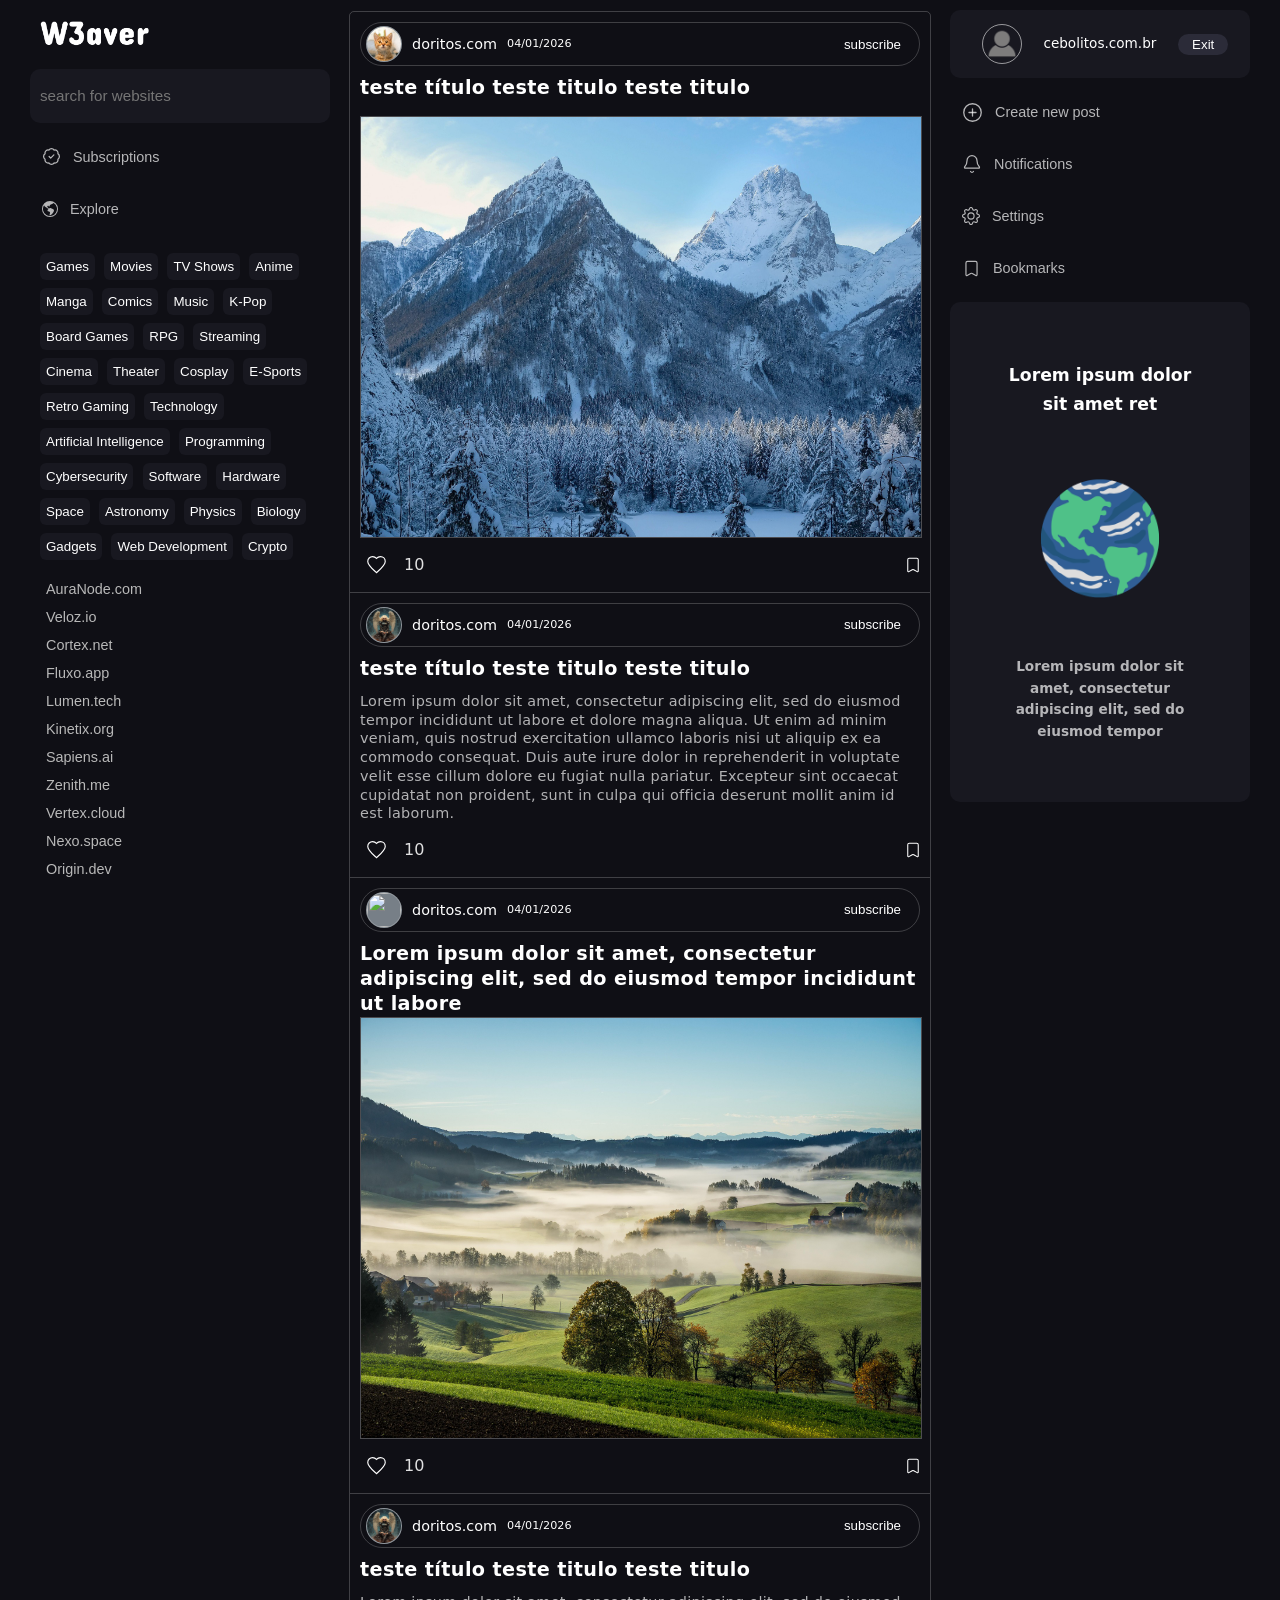
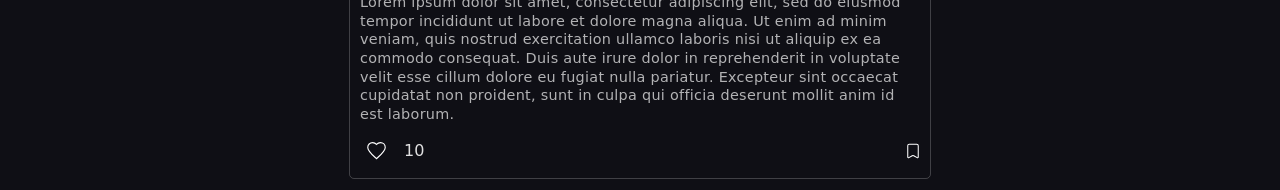
==== commit 924a74f1: "update" ====
--- a/index.html
+++ b/index.html
@@ -5,9 +5,7 @@
     <meta name="viewport" content="width=device-width, initial-scale=1.0">
     <title>W3aver - Where the internet comes alive</title>
     <link rel="stylesheet" href="style.css">
-    <link rel="preconnect" href="https://fonts.googleapis.com">
-    <link rel="preconnect" href="https://fonts.gstatic.com" crossorigin>
-    <link href="https://fonts.googleapis.com/css2?family=Dangrek&display=swap" rel="stylesheet">
+
 </head>
 <body>
 
@@ -16,12 +14,12 @@
 
         <div id="left-box">
 
-            <p id="title">W3aver</p>
+            <img id="title" src="imgs/w3aver.png"> <!-- font: Dangrek -->
 
            
            
             <search id="search">
-                <input id="search-input" type="search" placeholder="search for keywords"><svg id="search-svg" xmlns="http://www.w3.org/2000/svg" fill="currentColor" class="bi bi-search" viewBox="0 0 16 16"><path d="M11.742 10.344a6.5 6.5 0 1 0-1.397 1.398h-.001q.044.06.098.115l3.85 3.85a1 1 0 0 0 1.415-1.414l-3.85-3.85a1 1 0 0 0-.115-.1zM12 6.5a5.5 5.5 0 1 1-11 0 5.5 5.5 0 0 1 11 0"/></svg>
+                <input id="search-input" type="search" placeholder="search for websites"><svg id="search-svg" xmlns="http://www.w3.org/2000/svg" fill="currentColor" class="bi bi-search" viewBox="0 0 16 16"><path d="M11.742 10.344a6.5 6.5 0 1 0-1.397 1.398h-.001q.044.06.098.115l3.85 3.85a1 1 0 0 0 1.415-1.414l-3.85-3.85a1 1 0 0 0-.115-.1zM12 6.5a5.5 5.5 0 1 1-11 0 5.5 5.5 0 0 1 11 0"/></svg>
             </search>
 
             <div id="left-box-buttons-div">
@@ -125,7 +123,7 @@
 
 
 
-            <!--<div id="subscriptions-box">
+            <div id="subscriptions-box">
 
                 <button type="button">AuraNode.com</button>
                 <button type="button">Veloz.io</button>
@@ -148,7 +146,7 @@
                 <button type="button">Nomad.cc</button>
                 <button type="button">Echo.studio</button>
 
-            </div>-->
+            </div>
 
         </div>
 
@@ -170,8 +168,8 @@
 
 
             <div id="left-box-buttons-div">
-                <button id="sub-bt" class="left-box-button"><svg id="plus-bt" xmlns="http://www.w3.org/2000/svg" viewBox="0 0 24 24" fill="none" stroke="currentColor" stroke-width="1.5" stroke-linecap="round" stroke-linejoin="round" class="lucide lucide-circle-plus-icon lucide-circle-plus"><circle cx="12" cy="12" r="10"/><path d="M8 12h8"/><path d="M12 8v8"/></svg><p>Create new post</p> </button>
-                <button id="sub-bt" class="left-box-button"><svg xmlns="http://www.w3.org/2000/svg" viewBox="0 0 24 24" fill="none" stroke="currentColor" stroke-width="1.5" stroke-linecap="round" stroke-linejoin="round" class="lucide lucide-bell-icon lucide-bell"><path d="M10.268 21a2 2 0 0 0 3.464 0"/><path d="M3.262 15.326A1 1 0 0 0 4 17h16a1 1 0 0 0 .74-1.673C19.41 13.956 18 12.499 18 8A6 6 0 0 0 6 8c0 4.499-1.411 5.956-2.738 7.326"/></svg><p>Notifications</p></button>
+                <button id="new-bt" class="left-box-button"><svg id="plus-bt" xmlns="http://www.w3.org/2000/svg" viewBox="0 0 24 24" fill="none" stroke="currentColor" stroke-width="1.5" stroke-linecap="round" stroke-linejoin="round"><circle cx="12" cy="12" r="10"/><path d="M8 12h8"/><path d="M12 8v8"/></svg><p>Create new post</p> </button>
+                <button id="not-bt" class="left-box-button"><svg xmlns="http://www.w3.org/2000/svg" viewBox="0 0 24 24" fill="none" stroke="currentColor" stroke-width="1.5" stroke-linecap="round" stroke-linejoin="round"><path d="M10.268 21a2 2 0 0 0 3.464 0"/><path d="M3.262 15.326A1 1 0 0 0 4 17h16a1 1 0 0 0 .74-1.673C19.41 13.956 18 12.499 18 8A6 6 0 0 0 6 8c0 4.499-1.411 5.956-2.738 7.326"/></svg><p>Notifications</p></button>
                 <button id="set-bt" class="left-box-button"><svg xmlns="http://www.w3.org/2000/svg" fill="currentColor" viewBox="0 0 16 16"><path d="M8 4.754a3.246 3.246 0 1 0 0 6.492 3.246 3.246 0 0 0 0-6.492M5.754 8a2.246 2.246 0 1 1 4.492 0 2.246 2.246 0 0 1-4.492 0"/><path d="M9.796 1.343c-.527-1.79-3.065-1.79-3.592 0l-.094.319a.873.873 0 0 1-1.255.52l-.292-.16c-1.64-.892-3.433.902-2.54 2.541l.159.292a.873.873 0 0 1-.52 1.255l-.319.094c-1.79.527-1.79 3.065 0 3.592l.319.094a.873.873 0 0 1 .52 1.255l-.16.292c-.892 1.64.901 3.434 2.541 2.54l.292-.159a.873.873 0 0 1 1.255.52l.094.319c.527 1.79 3.065 1.79 3.592 0l.094-.319a.873.873 0 0 1 1.255-.52l.292.16c1.64.893 3.434-.902 2.54-2.541l-.159-.292a.873.873 0 0 1 .52-1.255l.319-.094c1.79-.527 1.79-3.065 0-3.592l-.319-.094a.873.873 0 0 1-.52-1.255l.16-.292c.893-1.64-.902-3.433-2.541-2.54l-.292.159a.873.873 0 0 1-1.255-.52zm-2.633.283c.246-.835 1.428-.835 1.674 0l.094.319a1.873 1.873 0 0 0 2.693 1.115l.291-.16c.764-.415 1.6.42 1.184 1.185l-.159.292a1.873 1.873 0 0 0 1.116 2.692l.318.094c.835.246.835 1.428 0 1.674l-.319.094a1.873 1.873 0 0 0-1.115 2.693l.16.291c.415.764-.42 1.6-1.185 1.184l-.291-.159a1.873 1.873 0 0 0-2.693 1.116l-.094.318c-.246.835-1.428.835-1.674 0l-.094-.319a1.873 1.873 0 0 0-2.692-1.115l-.292.16c-.764.415-1.6-.42-1.184-1.185l.159-.291A1.873 1.873 0 0 0 1.945 8.93l-.319-.094c-.835-.246-.835-1.428 0-1.674l.319-.094A1.873 1.873 0 0 0 3.06 4.377l-.16-.292c-.415-.764.42-1.6 1.185-1.184l.292.159a1.873 1.873 0 0 0 2.692-1.115z"/></svg><p>Settings</p></button>        
                 <button id="boo-bt" class="left-box-button"><svg xmlns="http://www.w3.org/2000/svg" viewBox="0 0 24 24" fill="none" stroke="currentColor" stroke-width="1.5" stroke-linecap="round" stroke-linejoin="round"><path d="M17 3a2 2 0 0 1 2 2v15a1 1 0 0 1-1.496.868l-4.512-2.578a2 2 0 0 0-1.984 0l-4.512 2.578A1 1 0 0 1 5 20V5a2 2 0 0 1 2-2z"/></svg><p>Bookmarks</p></button>
   
@@ -291,6 +289,8 @@
 
     </div>
 
+
+
     <script src="script.js"></script>
 </body>
 </html>
--- a/style.css
+++ b/style.css
@@ -88,12 +88,13 @@
 
     background-color: #0f0f15;
     width: 100vw;
-    height: 100vh;
+    min-height: 100vh;
     display: flex;
     justify-content: center;
     overflow-x: hidden;
     justify-content: center;
     margin: 0;
+
 }
 
 #container {
@@ -115,7 +116,7 @@
     
     box-sizing: border-box;
     display: flex;
-    align-items: center;
+    align-items: start;
     flex-direction: column;
     height: 100%;
     gap: 8px;
@@ -176,6 +177,7 @@
     height: fit-content;
     background-color: rgba(0, 0, 0, 0);
     margin-top: 11px;
+    margin-bottom: 11px;
     
     display: flex;
     flex-direction: column;
@@ -190,6 +192,10 @@
 
 }
 
+#feed > :last-child {
+    border-bottom: 0px solid rgba(255, 255, 255, 0.208);
+}
+
 .feed__item {
     width: 100%;
     
@@ -261,6 +267,12 @@
 
 }
 
+.left-box-button:hover {
+
+    background-color: #ffffff0f;
+
+}
+
 #plus-bt {
     height: 21px;
     width: 21px;   
@@ -307,12 +319,10 @@
     font-size: 0.9rem;
 }
 
-.left-box-button svg{
+.left-box-button svg {
     width: 16px;
     height: 16px;
-    
     color: #ffffffb2;
-    
 }
 
 #sub-bt svg {
@@ -384,14 +394,13 @@
     width: 100%;
     flex: 1;
     /*border:  1px solid rgba(255, 255, 255, 0.208); */
-    border-top: 1px solid rgba(255, 255, 255, 0.208);
+    /*border-top: 1px solid rgba(255, 255, 255, 0.208);*/
     display: flex;
     flex-direction: column;
     gap: 10px;
     overflow: auto;
-    /*padding: 20px;*/
-    padding-top: 20px;
-    padding-left: 10px;
+    padding: 10px;
+
     box-sizing: border-box;
     position: relative;
 
@@ -426,6 +435,7 @@
 #subscriptions-box button:hover {
 
     text-decoration: underline;
+
 }
 
 
@@ -669,7 +679,7 @@
 
 #widget-title {
     font-weight: 800;
-    font-size: 0.95rem;
+    font-size: 1.08rem;
     width: 200px;
     text-align: center;
     line-height: 1.65em;
@@ -732,6 +742,7 @@
 
 #profile-section {
     width: 100%;
+    box-sizing: border-box;
     height: 68px;
     /*border: 1px solid rgba(255, 255, 255, 0.208); */
     padding-left: 10px;
@@ -772,16 +783,17 @@
     height: 28px;
 }
 
-
 #title {
     font-size: 2rem;
     text-align: start;
-    width: 100%;
-    padding-left: 20px;
-    padding-top: 8px;
-    padding-bottom: 10px;
-    font-family: "Dangrek", sans-serif;
-    font-weight: 900;
-    letter-spacing: 2px;
-    margin-top: 3px;
-}
+    width: 110px;
+    padding-left: 10px;
+    padding-top: 10px;
+    padding-bottom: 14px;
+}
+
+
+#not-bt svg{
+    width: 20px;
+    height: 20px;
+}
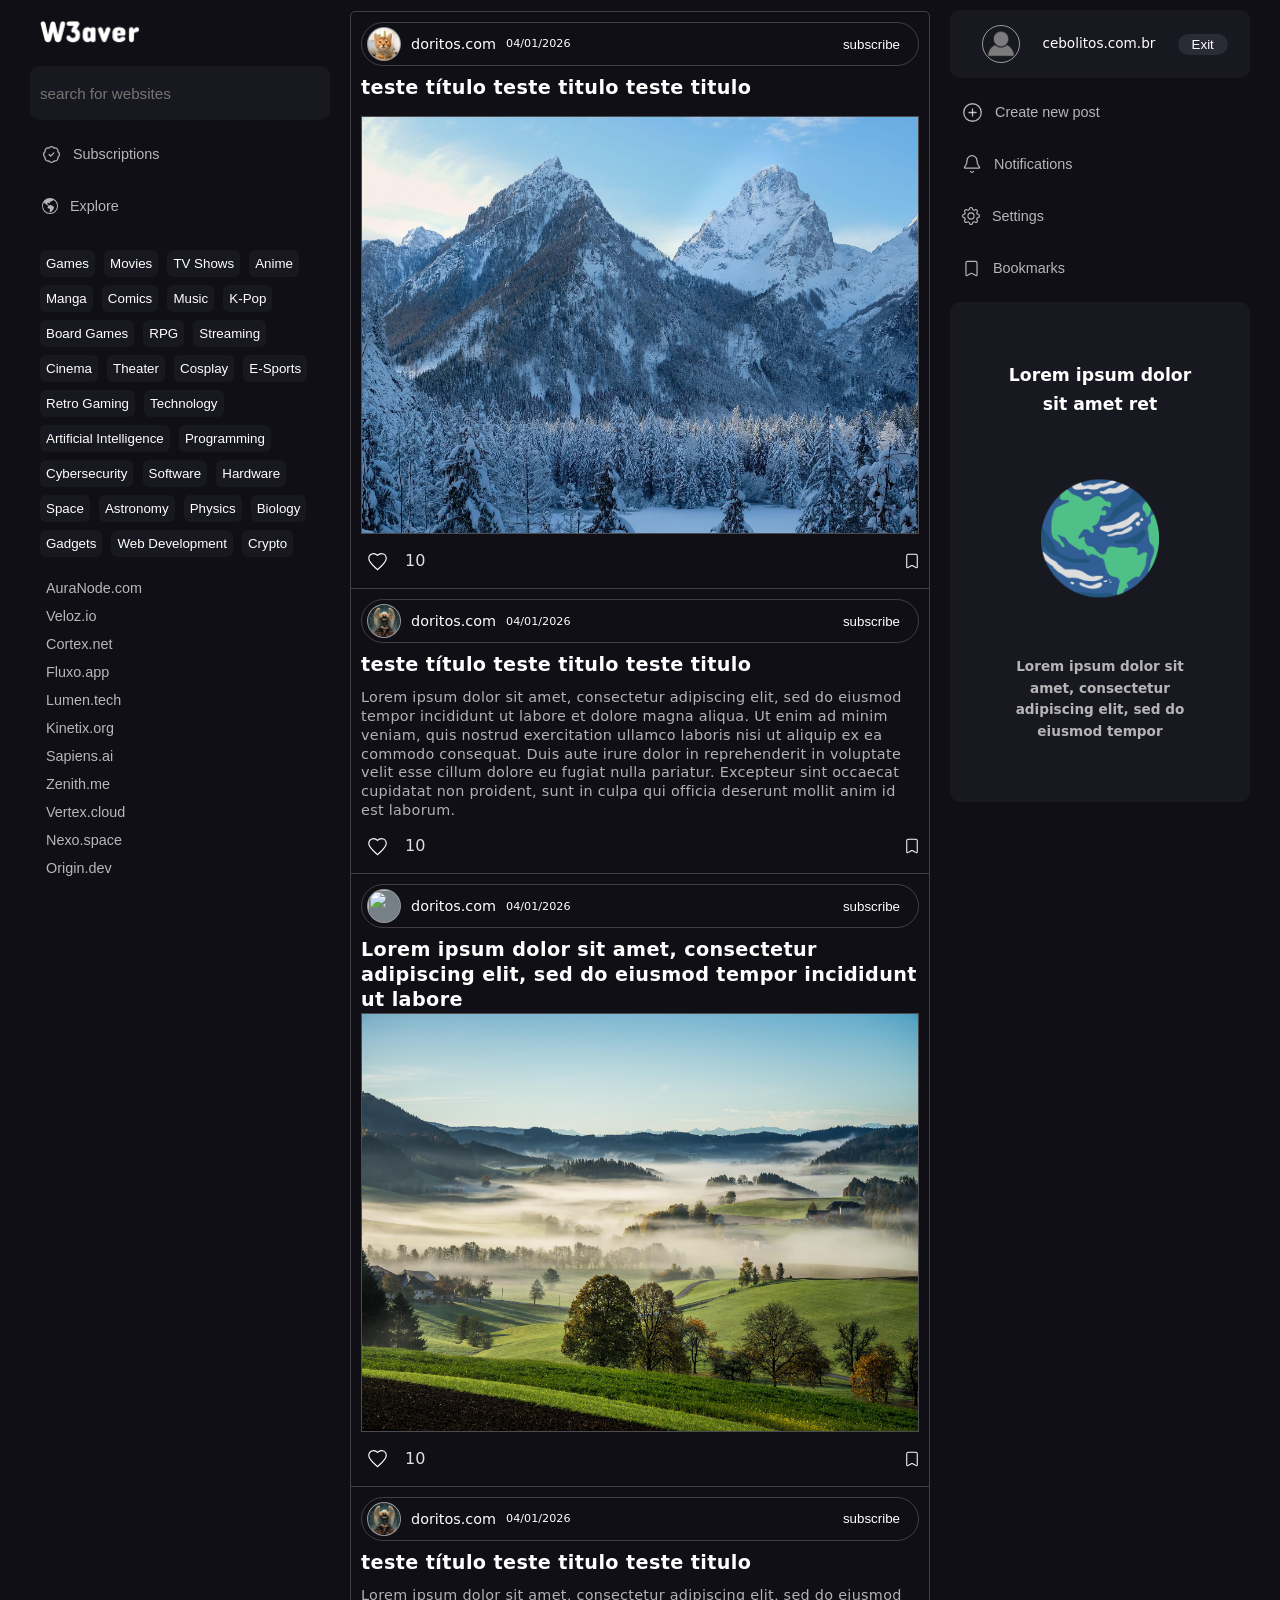
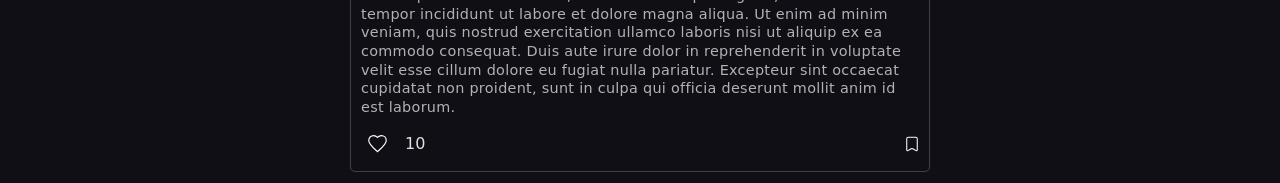
==== commit 087733ac: "backup" ====
--- a/index.html
+++ b/index.html
@@ -291,6 +291,89 @@
 
 
 
+
+
+
+    <section id="bookmarks">
+        <button class="go-back-button">Go Back</button>
+
+    </section>
+
+
+    <section id="notifications">
+        <button class="go-back-button">Go Back</button>
+        
+    </section>
+
+    <section id="new-post">
+
+        <button class="go-back-button">Go Back</button>
+
+    </section>
+
+
+
+    <section id="settings">
+
+        <h2>Settings</h2>
+
+        <p>Basic</p>
+
+        <section>
+
+            
+
+
+            <div id="dark-mode-div">Modo escuro <input  type="radio" name="modo"> </div>
+
+
+            <div id="light-mode-div">Modo claro <input type="radio" name="modo"> </div>
+            
+            <div id="font-size-div">Font size <input type="number"></div>
+
+            <div id="language-div">Language 
+
+                <select>
+
+                    <option>english</option>
+                    <option>french</option>
+                    <option>portuguese</option>
+
+                </select>
+            </div>
+        
+            <button type="submit" id="save-settings-button">Save Changes</button>
+        </section>
+
+        <p>Save </p>        
+        <section>
+            <button type="button">Copy your save settings</button>
+            <button type="button">Paste your save settings</button>
+        </section>
+
+        <p>Account</p>
+
+        <section>
+
+            <button type="button">trocar senha</button>
+            <button type="button">trocar domínio</button>
+            <button type="button">Delete your account</button>
+
+        </section>
+
+
+
+        <section>
+            <p>Blocked list</p>
+        </section>
+
+
+        <button class="go-back-button">Go Back</button>
+
+
+    </section>
+
+
     <script src="script.js"></script>
 </body>
 </html>
--- a/style.css
+++ b/style.css
@@ -75,6 +75,7 @@
 }
 * {
     overscroll-behavior: none;
+    box-sizing: border-box;
 }
 
 html, body {
@@ -796,4 +797,173 @@
 #not-bt svg{
     width: 20px;
     height: 20px;
+}
+
+
+
+/*=============================================
+========== HIDEN SECTIONS LEFT DIV ============
+==============================================*/
+
+
+#settings, #new-post, #bookmarks, #notifications {
+    width: 100vw;
+    height: 100vh;
+    z-index: 1000;
+    position: fixed;
+    top: 0;
+    left: 0;
+    background-color: #0f0f15;    
+    align-items: center;
+    gap: 40px;
+    flex-direction: column;
+    display: none;
+    
+    overflow-y: scroll !important;
+    box-sizing: border-box;
+    justify-content: flex-start;
+    padding-bottom: 100px;
+    padding-top: 100px;
+
+}
+
+#settings h2 {
+
+    font-size: 2rem;
+    font-weight: 800;
+    max-width: 580px;
+    width: 99%;
+    padding-bottom: 30px;
+
+}
+
+
+#settings p {
+
+    max-width: 580px;
+    text-align: start;
+    width: 99%;
+    font-size: 1.2rem;
+    font-weight: 800;
+    font-size: 2;
+
+}
+
+#settings section {
+
+    max-width: 580px;
+    height: fit-content;
+    width: 99%;
+    
+    display: flex;
+    flex-direction: column;
+    gap: 5px;
+    box-sizing: border-box;
+    
+    border-radius: 5px;
+
+    
+}
+
+#settings section button {
+    height: 54px;
+    border: 0;
+    background-color: transparent;
+    color: white;
+    text-align: start;
+    padding-left: 20px;
+    padding-right: 20px;
+    width: 100%;
+    font-size: 1rem;
+    cursor: pointer;
+
+}
+
+#settings section div {
+    height: 54px;
+    border: 0;
+    background-color: transparent;
+    color: white;
+    text-align: start;
+    padding-left: 20px;
+    padding-right: 20px;
+    width: 100%;
+    font-size: 1rem;
+    display: flex;
+    flex-direction: row;
+    align-items: center;
+    justify-content: space-between;
+    cursor: pointer;
+}
+
+
+#settings section select {
+
+    border-radius: 0;
+    border: 1px solid rgb(91, 91, 91);
+    height: 28px;
+    width: 120px;
+    padding-left: 7px;
+    background-color: transparent;
+    color: white;
+
+}
+
+#settings section div:hover, #settings section button:hover {
+
+    background-color: #1e1e26;
+}
+
+.go-back-button {
+    position: absolute;
+    top: 0;
+    right: 0;
+    margin: 20px;
+   
+}
+
+hr {
+    width: 100%;
+}
+
+
+#save-settings-button {
+    background-color: rgba(250, 250, 250, 0.035) !important;
+    border-radius: 5px;
+    border: 1px solid rgba(255, 255, 255, 0.208) !important;
+    width: 200px;
+    margin-top: 20px;
+
+}
+
+#save-settings-button:hover {
+    scale: 1.01;
+}
+
+#settings section div input[type="radio"] {
+
+
+}
+
+#settings div > input[type="number"] {
+
+    width: 28px;
+    height: 22px;
+    background-color: transparent;
+    border: 1px solid rgb(91, 91, 91);
+    color: white;
+    padding-left: 6px;
+    box-sizing: border-box;
+
+}
+
+
+input[type="number"]::-webkit-outer-spin-button,
+input[type="number"]::-webkit-inner-spin-button {
+  -webkit-appearance: none;
+  margin: 0;
+}
+
+input[type="number"] {
+  -moz-appearance: textfield;
 }
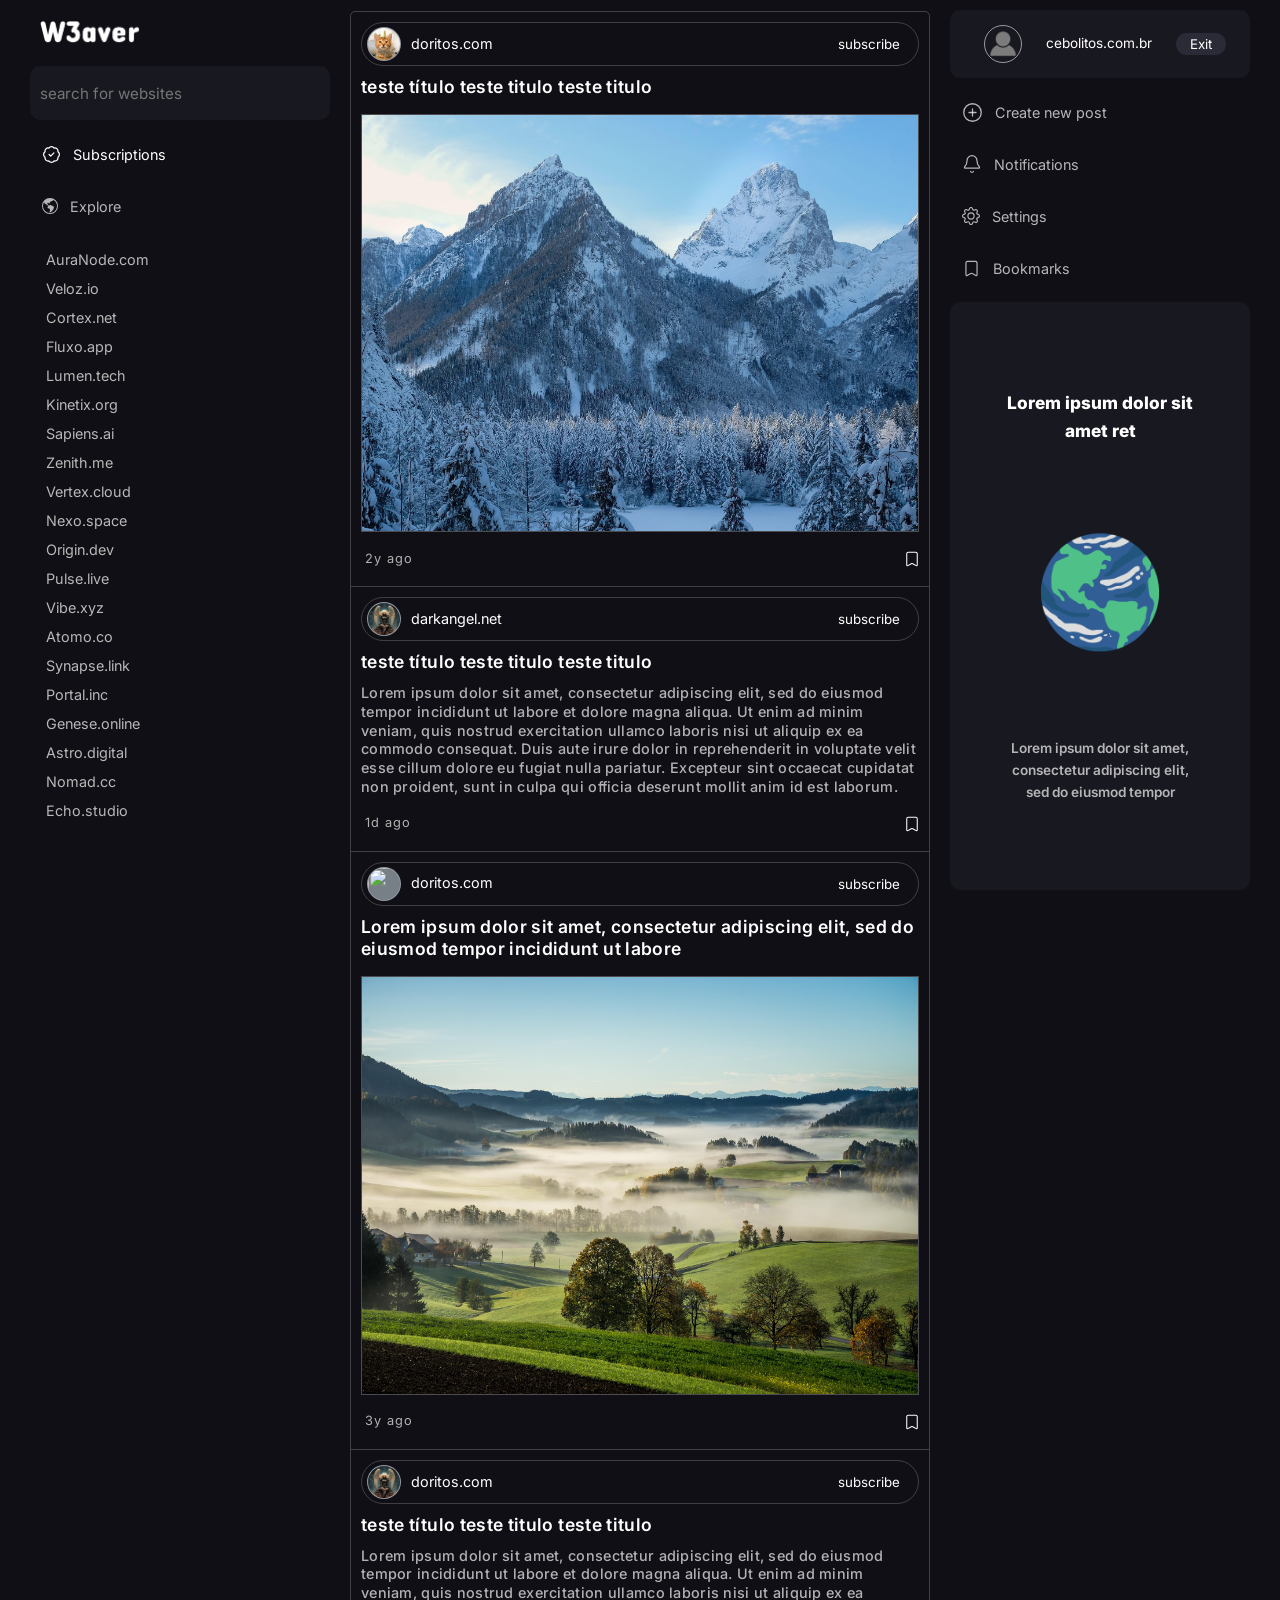
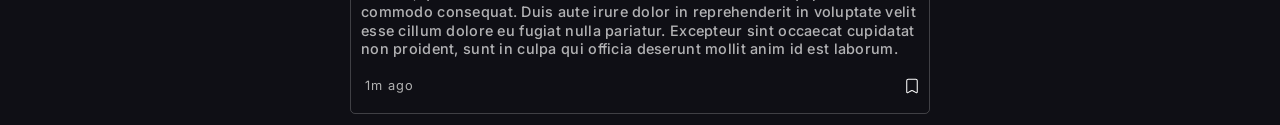
==== commit 577a92dc: "commit" ====
--- a/index.html
+++ b/index.html
@@ -6,11 +6,22 @@
     <title>W3aver - Where the internet comes alive</title>
     <link rel="stylesheet" href="style.css">
 
+    <link rel="preconnect" href="https://fonts.googleapis.com">
+    <link rel="preconnect" href="https://fonts.gstatic.com" crossorigin>
+    <link href="https://fonts.googleapis.com/css2?family=Inter:ital,opsz,wght@0,14..32,100..900;1,14..32,100..900&display=swap" rel="stylesheet">
+
 </head>
 <body>
 
    
     <div id="container">
+
+
+    <!--
+    ===================================================================
+    ========================== LEFT BOX DIV =========================== 
+    =================================================================== 
+    -->  
 
         <div id="left-box">
 
@@ -27,7 +38,15 @@
                 <button id="exp-bt" class="left-box-button"><svg xmlns="http://www.w3.org/2000/svg" fill="currentColor" viewBox="0 0 16 16"><path d="M8 0a8 8 0 1 0 0 16A8 8 0 0 0 8 0M2.04 4.326c.325 1.329 2.532 2.54 3.717 3.19.48.263.793.434.743.484q-.121.12-.242.234c-.416.396-.787.749-.758 1.266.035.634.618.824 1.214 1.017.577.188 1.168.38 1.286.983.082.417-.075.988-.22 1.52-.215.782-.406 1.48.22 1.48 1.5-.5 3.798-3.186 4-5 .138-1.243-2-2-3.5-2.5-.478-.16-.755.081-.99.284-.172.15-.322.279-.51.216-.445-.148-2.5-2-1.5-2.5.78-.39.952-.171 1.227.182.078.099.163.208.273.318.609.304.662-.132.723-.633.039-.322.081-.671.277-.867.434-.434 1.265-.791 2.028-1.12.712-.306 1.365-.587 1.579-.88A7 7 0 1 1 2.04 4.327Z"/></svg><p>Explore</p></button>
             </div>
 
+    <!--
+    ===================================================================
+    ======================== EXPLORE BOX DIV ========================== 
+    =================================================================== 
+    -->  
+
             <div id="explore-box">
+
+                <input placeholder="search for tags" id="explore-box-input" type="search">
 
 <button>Games</button>
 <button>Movies</button>
@@ -122,6 +141,12 @@
             </div>
 
 
+    <!--
+    ===================================================================
+    ==================== SUBSCRIPTIONS BOX DIV ======================== 
+    =================================================================== 
+    -->  
+
 
             <div id="subscriptions-box">
 
@@ -150,6 +175,12 @@
 
         </div>
 
+    <!--
+    ===================================================================
+    ========================== right BOX DIV ========================== 
+    =================================================================== 
+    -->  
+
         <div id="right-box">
 
             <section id="profile-section">
@@ -165,7 +196,6 @@
 
                 <div></div>
             </section>
-
 
             <div id="left-box-buttons-div">
                 <button id="new-bt" class="left-box-button"><svg id="plus-bt" xmlns="http://www.w3.org/2000/svg" viewBox="0 0 24 24" fill="none" stroke="currentColor" stroke-width="1.5" stroke-linecap="round" stroke-linejoin="round"><circle cx="12" cy="12" r="10"/><path d="M8 12h8"/><path d="M12 8v8"/></svg><p>Create new post</p> </button>
@@ -174,6 +204,12 @@
                 <button id="boo-bt" class="left-box-button"><svg xmlns="http://www.w3.org/2000/svg" viewBox="0 0 24 24" fill="none" stroke="currentColor" stroke-width="1.5" stroke-linecap="round" stroke-linejoin="round"><path d="M17 3a2 2 0 0 1 2 2v15a1 1 0 0 1-1.496.868l-4.512-2.578a2 2 0 0 0-1.984 0l-4.512 2.578A1 1 0 0 1 5 20V5a2 2 0 0 1 2-2z"/></svg><p>Bookmarks</p></button>
   
             </div>
+
+    <!--
+    ===================================================================
+    =================== SETTINGS HIDEN SECTION ======================== 
+    =================================================================== 
+    -->  
 
 
             <section id="widget">
@@ -186,7 +222,11 @@
         </div>
     </div>
 
-
+    <!--
+    ===================================================================
+    ========================= SCROLL FEED DIV ========================= 
+    =================================================================== 
+    -->  
 
     <div id="feed">
         <article class="feed__item">
@@ -194,151 +234,140 @@
                 <div class="article-profile-left">
                     <img src="imgs/1.jpg" class="blog-favicon">
                     <a>doritos.com</a>
-                    <time class="article-data">04/01/2026</time>
                 </div>
                 <button class="article-subscribe-button">subscribe</button>
             </div>
             <h2 class="article-title">teste título teste titulo teste titulo</h2>
             <img src="imgs/img.jpg" class="article-img">
             <div class="article-bottom">
-                <div class="article-rating">
-                    <button class="up-button">
-                        <svg xmlns="http://www.w3.org/2000/svg" viewBox="0 0 24 24" fill="#e4005f" stroke="#ffffff"><title xmlns="" fill="#e4005f" stroke="#ffffff">heart</title><path fill="#e4005f" d="m12 21.35l-1.45-1.32C5.4 15.36 2 12.27 2 8.5C2 5.41 4.42 3 7.5 3c1.74 0 3.41.81 4.5 2.08C13.09 3.81 14.76 3 16.5 3C19.58 3 22 5.41 22 8.5c0 3.77-3.4 6.86-8.55 11.53z" stroke="#ffffff"/></svg>
-                    </button>
-                    
-                    <p id="ranking-number">10</p>
-                </div>
-                <button class="flag-button">
+                <time class="article-data">2y ago</time>
+                <button class="bookmark-button">
                     <svg xmlns="http://www.w3.org/2000/svg" viewBox="0 0 24 24" fill="none" stroke="currentColor" stroke-width="1.5" stroke-linecap="round" stroke-linejoin="round"><path d="M17 3a2 2 0 0 1 2 2v15a1 1 0 0 1-1.496.868l-4.512-2.578a2 2 0 0 0-1.984 0l-4.512 2.578A1 1 0 0 1 5 20V5a2 2 0 0 1 2-2z"/></svg>
                 </button>
             </div>
         </article> 
+
+   <article class="feed__item">
+            <div class="article-profile">
+                <div class="article-profile-left">
+                    <img src="imgs/3.png" class="blog-favicon">
+                    <a>darkangel.net</a>
+                </div>
+                <button class="article-subscribe-button">subscribe</button>
+            </div>
+            <h2 class="article-title">teste título teste titulo teste titulo</h2>
+            <p class="article-description">Lorem ipsum dolor sit amet, consectetur adipiscing elit, sed do eiusmod tempor incididunt ut labore et dolore magna aliqua. Ut enim ad minim veniam, quis nostrud exercitation ullamco laboris nisi ut aliquip ex ea commodo consequat. Duis aute irure dolor in reprehenderit in voluptate velit esse cillum dolore eu fugiat nulla pariatur. Excepteur sint occaecat cupidatat non proident, sunt in culpa qui officia deserunt mollit anim id est laborum.</p>
+            <div class="article-bottom">
+                <time class="article-data">1d ago</time>
+                <button class="bookmark-button">
+                    <svg xmlns="http://www.w3.org/2000/svg" viewBox="0 0 24 24" fill="none" stroke="currentColor" stroke-width="1.5" stroke-linecap="round" stroke-linejoin="round"><path d="M17 3a2 2 0 0 1 2 2v15a1 1 0 0 1-1.496.868l-4.512-2.578a2 2 0 0 0-1.984 0l-4.512 2.578A1 1 0 0 1 5 20V5a2 2 0 0 1 2-2z"/></svg>
+                </button>
+            </div>
+        </article>
+
+        <article class="feed__item">
+            <div class="article-profile">
+                <div class="article-profile-left">
+                    <img src="imgs/2.png" class="blog-favicon">
+                    <a>doritos.com</a>
+                </div>
+                <button class="article-subscribe-button">subscribe</button>
+            </div>
+            <h2 class="article-title">Lorem ipsum dolor sit amet, consectetur adipiscing elit, sed do eiusmod tempor incididunt ut labore</h2>
+            <img src="imgs/img-2.jpg" class="article-img"> 
+            <div class="article-bottom">
+                <time class="article-data">3y ago</time>
+                <button class="bookmark-button">
+                    <svg xmlns="http://www.w3.org/2000/svg" viewBox="0 0 24 24" fill="none" stroke="currentColor" stroke-width="1.5" stroke-linecap="round" stroke-linejoin="round"><path d="M17 3a2 2 0 0 1 2 2v15a1 1 0 0 1-1.496.868l-4.512-2.578a2 2 0 0 0-1.984 0l-4.512 2.578A1 1 0 0 1 5 20V5a2 2 0 0 1 2-2z"/></svg>
+                </button>
+            </div>
+        </article>
+
    <article class="feed__item">
             <div class="article-profile">
                 <div class="article-profile-left">
                     <img src="imgs/3.png" class="blog-favicon">
                     <a>doritos.com</a>
-                    <time class="article-data">04/01/2026</time>
                 </div>
+
                 <button class="article-subscribe-button">subscribe</button>
             </div>
             <h2 class="article-title">teste título teste titulo teste titulo</h2>
             <p class="article-description">Lorem ipsum dolor sit amet, consectetur adipiscing elit, sed do eiusmod tempor incididunt ut labore et dolore magna aliqua. Ut enim ad minim veniam, quis nostrud exercitation ullamco laboris nisi ut aliquip ex ea commodo consequat. Duis aute irure dolor in reprehenderit in voluptate velit esse cillum dolore eu fugiat nulla pariatur. Excepteur sint occaecat cupidatat non proident, sunt in culpa qui officia deserunt mollit anim id est laborum.</p>
             <div class="article-bottom">
-                <div class="article-rating">
-                    <button class="up-button">
-                        <svg xmlns="http://www.w3.org/2000/svg" viewBox="0 0 24 24" fill="#e4005f" stroke="#ffffff"><title xmlns="" fill="#e4005f" stroke="#ffffff">heart</title><path fill="#e4005f" d="m12 21.35l-1.45-1.32C5.4 15.36 2 12.27 2 8.5C2 5.41 4.42 3 7.5 3c1.74 0 3.41.81 4.5 2.08C13.09 3.81 14.76 3 16.5 3C19.58 3 22 5.41 22 8.5c0 3.77-3.4 6.86-8.55 11.53z" stroke="#ffffff"/></svg>
-                    </button>
-      
-                    <p id="ranking-number">10</p>
-                </div>
-                <button class="flag-button">
-                   <svg xmlns="http://www.w3.org/2000/svg" viewBox="0 0 24 24" fill="none" stroke="currentColor" stroke-width="1.5" stroke-linecap="round" stroke-linejoin="round"><path d="M17 3a2 2 0 0 1 2 2v15a1 1 0 0 1-1.496.868l-4.512-2.578a2 2 0 0 0-1.984 0l-4.512 2.578A1 1 0 0 1 5 20V5a2 2 0 0 1 2-2z"/></svg>
-                </button>
-            </div>
-        </article>
-        <article class="feed__item">
-            <div class="article-profile">
-                <div class="article-profile-left">
-                    <img src="imgs/2.png" class="blog-favicon">
-                    <a>doritos.com</a>
-                    <time class="article-data">04/01/2026</time>
-                </div>
-                <button class="article-subscribe-button">subscribe</button>
-            </div>
-            <h2 class="article-title">Lorem ipsum dolor sit amet, consectetur adipiscing elit, sed do eiusmod tempor incididunt ut labore</h2>
-            <img src="imgs/img-2.jpg"  class="article-img"> 
-            <div class="article-bottom">
-                <div class="article-rating">
-                    <button class="up-button">
-                        <svg xmlns="http://www.w3.org/2000/svg" viewBox="0 0 24 24" fill="#e4005f" stroke="#ffffff"><title xmlns="" fill="#e4005f" stroke="#ffffff">heart</title><path fill="#e4005f" d="m12 21.35l-1.45-1.32C5.4 15.36 2 12.27 2 8.5C2 5.41 4.42 3 7.5 3c1.74 0 3.41.81 4.5 2.08C13.09 3.81 14.76 3 16.5 3C19.58 3 22 5.41 22 8.5c0 3.77-3.4 6.86-8.55 11.53z" stroke="#ffffff"/></svg>
-                    </button>
-
-                    <p id="ranking-number">10</p>
-                </div>
-                <button class="flag-button">
+                <time class="article-data">1m ago</time>
+                <button class="bookmark-button">
                     <svg xmlns="http://www.w3.org/2000/svg" viewBox="0 0 24 24" fill="none" stroke="currentColor" stroke-width="1.5" stroke-linecap="round" stroke-linejoin="round"><path d="M17 3a2 2 0 0 1 2 2v15a1 1 0 0 1-1.496.868l-4.512-2.578a2 2 0 0 0-1.984 0l-4.512 2.578A1 1 0 0 1 5 20V5a2 2 0 0 1 2-2z"/></svg>
                 </button>
             </div>
         </article>
-   <article class="feed__item">
-            <div class="article-profile">
-                <div class="article-profile-left">
-                    <img src="imgs/3.png" class="blog-favicon">
-                    <a>doritos.com</a>
-                    <time class="article-data">04/01/2026</time>
-                </div>
-
-                <button class="article-subscribe-button">subscribe</button>
-            </div>
-            <h2 class="article-title">teste título teste titulo teste titulo</h2>
-            <p class="article-description">Lorem ipsum dolor sit amet, consectetur adipiscing elit, sed do eiusmod tempor incididunt ut labore et dolore magna aliqua. Ut enim ad minim veniam, quis nostrud exercitation ullamco laboris nisi ut aliquip ex ea commodo consequat. Duis aute irure dolor in reprehenderit in voluptate velit esse cillum dolore eu fugiat nulla pariatur. Excepteur sint occaecat cupidatat non proident, sunt in culpa qui officia deserunt mollit anim id est laborum.</p>
-            <div class="article-bottom">
-                <div class="article-rating">
-                    <button class="up-button">
-                        <svg xmlns="http://www.w3.org/2000/svg" viewBox="0 0 24 24" fill="#e4005f" stroke="#ffffff"><title xmlns="" fill="#e4005f" stroke="#ffffff">heart</title><path fill="#e4005f" d="m12 21.35l-1.45-1.32C5.4 15.36 2 12.27 2 8.5C2 5.41 4.42 3 7.5 3c1.74 0 3.41.81 4.5 2.08C13.09 3.81 14.76 3 16.5 3C19.58 3 22 5.41 22 8.5c0 3.77-3.4 6.86-8.55 11.53z" stroke="#ffffff"/></svg>
-                    </button>
-                
-                    <p id="ranking-number">10</p>
-                </div>
-                <button class="flag-button">
-                    <svg xmlns="http://www.w3.org/2000/svg" viewBox="0 0 24 24" fill="none" stroke="currentColor" stroke-width="1.5" stroke-linecap="round" stroke-linejoin="round"><path d="M17 3a2 2 0 0 1 2 2v15a1 1 0 0 1-1.496.868l-4.512-2.578a2 2 0 0 0-1.984 0l-4.512 2.578A1 1 0 0 1 5 20V5a2 2 0 0 1 2-2z"/></svg>
-                </button>
-            </div>
-        </article>
 
     </div>
 
-
-
-
+    <!--
+    ===================================================================
+    =================== BOOKMARKS HIDEN SECTION ======================= 
+    =================================================================== 
+    -->  
 
 
     <section id="bookmarks">
-        <button class="go-back-button">Go Back</button>
+        <button class="go-back-button"><svg xmlns="http://www.w3.org/2000/svg"  viewBox="0 0 24 24" fill="none" stroke="currentColor" stroke-width="1.8" stroke-linecap="round" stroke-linejoin="round"><path d="M9 14 4 9l5-5"/><path d="M4 9h10.5a5.5 5.5 0 0 1 5.5 5.5a5.5 5.5 0 0 1-5.5 5.5H11"/></svg></button>
 
     </section>
 
+    <!--
+    ===================================================================
+    ================= NOTIFICATIONS HIDEN SECTION ===================== 
+    =================================================================== 
+    -->  
+
 
     <section id="notifications">
-        <button class="go-back-button">Go Back</button>
+        <button class="go-back-button"><svg xmlns="http://www.w3.org/2000/svg" viewBox="0 0 24 24" fill="none" stroke="currentColor" stroke-width="1.8" stroke-linecap="round" stroke-linejoin="round"><path d="M9 14 4 9l5-5"/><path d="M4 9h10.5a5.5 5.5 0 0 1 5.5 5.5a5.5 5.5 0 0 1-5.5 5.5H11"/></svg></button>
         
     </section>
 
+    <!--
+    ===================================================================
+    =================== NEW POST HIDEN SECTION ======================== 
+    =================================================================== 
+    -->  
+
     <section id="new-post">
-
-        <button class="go-back-button">Go Back</button>
+        
+        <h2>Create new post</h2>
+
+        <input>
+
+        <button>Publish your post</button>
+
+        <button class="go-back-button"><svg xmlns="http://www.w3.org/2000/svg" viewBox="0 0 24 24" fill="none" stroke="currentColor" stroke-width="1.8" stroke-linecap="round" stroke-linejoin="round"><path d="M9 14 4 9l5-5"/><path d="M4 9h10.5a5.5 5.5 0 0 1 5.5 5.5a5.5 5.5 0 0 1-5.5 5.5H11"/></svg></button>
 
     </section>
 
 
+    <!--
+    ===================================================================
+    =================== SETTINGS HIDEN SECTION ======================== 
+    =================================================================== 
+    -->  
 
     <section id="settings">
 
         <h2>Settings</h2>
-
         <p>Basic</p>
-
         <section>
 
-            
-
-
             <div id="dark-mode-div">Modo escuro <input  type="radio" name="modo"> </div>
-
-
             <div id="light-mode-div">Modo claro <input type="radio" name="modo"> </div>
-            
             <div id="font-size-div">Font size <input type="number"></div>
-
             <div id="language-div">Language 
 
                 <select>
-
                     <option>english</option>
                     <option>french</option>
                     <option>portuguese</option>
-
                 </select>
             </div>
         
@@ -350,28 +379,30 @@
             <button type="button">Copy your save settings</button>
             <button type="button">Paste your save settings</button>
         </section>
-
         <p>Account</p>
 
         <section>
-
             <button type="button">trocar senha</button>
             <button type="button">trocar domínio</button>
             <button type="button">Delete your account</button>
-
         </section>
 
-
-
-        <section>
-            <p>Blocked list</p>
+        <p>Hiden list</p>
+
+        <section id="block-list">
+            <div><button>anthony.com</button>  <button>x</div>
+            <div><button>ksksksk.com</button>  <button>x</div>
+            <div><button>nada.com</button>  <button>x</div>
+            <div><button>teste.com</button>  <button>x</div>
+            <div><button>testeteste.com</button>  <button>x</div>
         </section>
 
-
-        <button class="go-back-button">Go Back</button>
-
-
+        <button class="go-back-button"><svg xmlns="http://www.w3.org/2000/svg" viewBox="0 0 24 24" fill="none" stroke="currentColor" stroke-width="1.8" stroke-linecap="round" stroke-linejoin="round"><path d="M9 14 4 9l5-5"/><path d="M4 9h10.5a5.5 5.5 0 0 1 5.5 5.5a5.5 5.5 0 0 1-5.5 5.5H11"/></svg></button>
     </section>
+
+
+ 
+
 
 
     <script src="script.js"></script>
--- a/style.css
+++ b/style.css
@@ -47,40 +47,36 @@
 	border-spacing: 0;
 }
 
-/* 
-========================================================================
-========================================================================
-*/
-
+/*===========================================================
+======================= TAGS STYLES =========================
+============================================================*/
 
 ::-webkit-scrollbar {
   width: 3px;               
   height: 5px;            
 }
 
-
 ::-webkit-scrollbar-track {
   background: transparent;  
 }
-
 
 ::-webkit-scrollbar-thumb {
   background: #888;         
   border-radius: 10px;   
 }
 
-
 ::-webkit-scrollbar-thumb:hover {
   background: rgb(215, 215, 215);  
 }
 * {
     overscroll-behavior: none;
     box-sizing: border-box;
+    font-family: "Inter", sans-serif;
 }
 
 html, body {
     overscroll-behavior: none;
-    font-family: system-ui;
+    font-family: "Inter", sans-serif;
     color: white;
 
 }
@@ -98,9 +94,13 @@
 
 }
 
+/*===========================================================
+================== IDs AND CLASSES STYLES ===================
+============================================================*/
+
 #container {
+
     width: 1240px;
-    
     background-color: rgba(0, 0, 0, 0);
     height: 100vh;
     padding: 10px;
@@ -109,7 +109,6 @@
     position: fixed;
     justify-content: space-between;
     box-sizing: border-box;
-    
 
 }
 
@@ -122,7 +121,6 @@
     height: 100%;
     gap: 8px;
     width: 300px;
-    /*border: 1px solid rgba(255, 255, 255, 0.208); */
     position: relative;
     z-index: 100000000000000000;
     transition: width 0.2s ease; 
@@ -132,13 +130,10 @@
     width: 60px;
 }
 
-
-
-
 #explore-button {
     border: 1px solid rgba(255, 255, 255, 0.208); 
     border-radius: 20px;
-    color: rgba(255, 255, 255, 0.703);
+    
     height: 100%;
     aspect-ratio: 1 / 1;
     background-color: transparent;
@@ -162,16 +157,8 @@
     display: flex;
     flex-direction: column;
     gap: 8px;
-    /*border: 1px solid rgba(255, 255, 255, 0.208);
-    padding: 5px;
-    height: fit-content;
-    border-radius: 10px;*/
-    box-sizing: border-box;
-
-    
-}
-
-
+    box-sizing: border-box;
+}
 
 #feed {
     width: 580px;
@@ -179,17 +166,12 @@
     background-color: rgba(0, 0, 0, 0);
     margin-top: 11px;
     margin-bottom: 11px;
-    
     display: flex;
     flex-direction: column;
-    /*border-top: 1px solid rgb(197, 197, 197);
-    gap: 12px;*/
     z-index: 100;
     border: 1px solid rgba(255, 255, 255, 0.208);
     border-radius: 5px;
-    overflow: hidden;
-    
-
+    
 
 }
 
@@ -198,8 +180,8 @@
 }
 
 .feed__item {
-    width: 100%;
-    
+
+    width: 100%;
     gap: 10px;
     height: fit-content;
     border-bottom: 1px solid gray;
@@ -207,20 +189,15 @@
     flex-direction: column;
     justify-content: space-between;
     padding: 10px;
-    
     border-top: 1px solid rgba(255, 255, 255, 0.208);
     border-bottom: 1px solid rgba(255, 255, 255, 0.208);
     border-top: 0;
-    
-    box-sizing: border-box;
-    
+    box-sizing: border-box;
 }
 /*
 .feed__item:hover {
     border: 1px solid rgba(255, 255, 255, 0.417);  
 }*/
-
-
 #search {
 
     box-sizing: border-box;
@@ -331,21 +308,7 @@
     height: 19px;
 }
 
-#settings-box {
-
-    width: 100%;
-    flex: 1;
-    border:  1px solid rgba(255, 255, 255, 0.208); 
-    display: flex;
-    flex-direction: column;
-    gap: 10px;
-    overflow: auto;
-    padding: 20px;
-    box-sizing: border-box;
-    font-size: 0.9rem;
-    position: relative;
-
-}
+
 
 #right-box-bottom {
     width: 100%;
@@ -359,60 +322,21 @@
     z-index: -1;
 }
 
-#settings-box div input {
-    background-color: transparent;
-    appearance: none;
-    -webkit-appearance: none;
-    background-color: transparent;
-    border: 2px solid #696969; 
-    width: 16px;
-    height: 16px;
-    cursor: pointer;
-    display: inline-grid;
-    place-content: center;
-    border-radius: 2px;
-}
-
-#settings-box div input[type="checkbox"]:checked {
-    background-color: transparent;
-}
-
-#settings-box div input[type="checkbox"]::before {
-    content: "✔";
-    font-size: 12px;
-    color: rgb(181, 196, 255);
-    transition: 120ms transform ease-in-out;
-    transform: scale(0); 
-    transition: 120ms transform ease-in-out;
-}
-
-#settings-box div input[type="checkbox"]:checked::before {
-    transform: scale(1);
-}
-
 #subscriptions-box {
 
     width: 100%;
     flex: 1;
-    /*border:  1px solid rgba(255, 255, 255, 0.208); */
-    /*border-top: 1px solid rgba(255, 255, 255, 0.208);*/
     display: flex;
     flex-direction: column;
     gap: 10px;
     overflow: auto;
     padding: 10px;
-
     box-sizing: border-box;
     position: relative;
-
-}
-
-#settings-box div {
-
-    display: flex;
-    flex-direction: row;
-    justify-content: space-between;
-}
+    
+
+}
+
 
 #boo-bt svg {
     width: 19px;
@@ -430,7 +354,6 @@
     font-size: 0.9rem;
     border: 0;
     color: rgb(184, 184, 184);
-    
 }
 
 #subscriptions-box button:hover {
@@ -438,7 +361,6 @@
     text-decoration: underline;
 
 }
-
 
 #explore-box {
 
@@ -448,7 +370,25 @@
     padding: 10px;
     box-sizing: border-box;
     position: relative;
-    
+
+
+}
+
+#explore-box-input {
+    background-color: #181820;
+    width: 100%;
+    height: 32px;
+    margin-bottom: 8px;
+    border: 0px solid gray;
+    padding-left: 8px;
+    color: rgb(255, 255, 255);
+    font-weight: 200;
+
+}
+
+#explore-box-input:focus {
+    border: 0px solid white;
+    outline: 0px solid white;
 }
 
 #explore-box button {
@@ -456,7 +396,6 @@
     margin-bottom: 8px;
     background-color: #181820;
     padding: 6px;
-    
     border-radius: 6px;
     margin-right: 4px;
     border: 0px solid rgb(98, 98, 98);
@@ -500,7 +439,6 @@
     border-radius: 40px;
     padding: 5px;
     box-sizing: border-box;
-    
     width: 100%;
     height: 44px;
     display: flex;
@@ -524,15 +462,11 @@
     width: 100%;
     margin-bottom: 5px;
     height: fit-content;
-    max-height: 60px;
-    font-size: 1.2rem;
+    max-height: 80px;
+    font-size: 1.1rem;
     font-weight: 600;
-    
     line-height: 1.3em;
     letter-spacing: 0.02em;
-
-    
-
 }
 
 .article-img {
@@ -582,18 +516,37 @@
 }
 
 .article-data {
-    font-size: 0.7rem;
-}
+    font-size: 0.8rem;
+    color: rgb(177, 177, 177);
+    letter-spacing: 1px;
+    padding-left: 4px;
+}
+/*
+.article-data span {
+    color: #808080
+}*/
 
 .article-subscribe-button {
     height: 20px;
     background-color: transparent;
-    color: white;
+    color: rgb(255, 255, 255);
     border: 0;
     margin-right: 7px;
-}
-
-.up-button {
+    display: flex;
+    justify-content: center;
+    align-items: center;
+}
+
+.article-subscribe-button svg {
+
+    width: 16px;
+    margin-right: 2px;
+    stroke-width: 2.5px;
+
+}
+
+/*
+.heart-button {
     border: 0;
     width: fit-content;
     height: fit-content; 
@@ -605,30 +558,25 @@
 
 }
 
-
-
-
-
-.up-button:hover {
+.heart-button:hover {
     scale: 1.1;
 }
 
-.up-button svg {
+.heart-button svg {
     width: 21px;
     height: 21px;
     stroke-width: 1.3px; 
     color: rgb(214, 40, 165);
 }
 
-.up-button path {
+.heart-button path {
     fill: none;
 }
 
-.up-button.active path {
+.heart-button.active path {
     fill: rgb(214, 40, 165);
     stroke: currentColor;
 }
-
 
 
 .article-rating {
@@ -639,9 +587,9 @@
     justify-content: center;
     align-items: center;
     gap: 8px;
-}
-
-.flag-button {
+}*/
+
+.bookmark-button {
     width: 30px;
     height: 30px;
     border-radius: 50%;
@@ -655,7 +603,18 @@
     cursor: pointer;
 }
 
-.flag-button svg {
+.bookmark-button:hover {
+    scale: 1.1;
+}
+
+.bookmark-button.active path {
+
+    fill: rgb(255, 255, 255);
+    stroke: currentColor;
+
+}
+
+.bookmark-button svg {
     color: #ffffff;
     width: 20px;
     height: 20px;
@@ -671,7 +630,7 @@
     border-radius: 10px;
     background-color: #181820;
     flex: 1;
-    max-height: 500px;
+    max-height: 600px;
     display: flex;
     justify-content: space-between;
     align-items: center;
@@ -799,14 +758,27 @@
     height: 20px;
 }
 
-
-
-/*=============================================
-========== HIDEN SECTIONS LEFT DIV ============
-==============================================*/
-
-
-#settings, #new-post, #bookmarks, #notifications {
+.go-back-button {
+    position: absolute;
+    top: 0;
+    right: 0;
+    padding: 0;
+    margin: 20px;
+    margin-right: 22px;
+    background-color: transparent;
+    border: 0px solid black;
+    width: 26px;
+    cursor: pointer;
+   
+}
+
+
+/*===========================================================
+===================== SETTINGS SECTION ======================
+============================================================*/
+
+
+#settings, #new-post, #bookmarks, #notifications, #profiles {
     width: 100vw;
     height: 100vh;
     z-index: 1000;
@@ -818,7 +790,6 @@
     gap: 40px;
     flex-direction: column;
     display: none;
-    
     overflow-y: scroll !important;
     box-sizing: border-box;
     justify-content: flex-start;
@@ -827,41 +798,36 @@
 
 }
 
-#settings h2 {
+#settings h2, #new-post h2 {
 
     font-size: 2rem;
-    font-weight: 800;
+    font-weight: 680;
     max-width: 580px;
-    width: 99%;
+    width: 92%;
     padding-bottom: 30px;
 
 }
-
 
 #settings p {
 
     max-width: 580px;
     text-align: start;
-    width: 99%;
+    width: 92%;
     font-size: 1.2rem;
-    font-weight: 800;
+    font-weight: 600;
     font-size: 2;
-
 }
 
 #settings section {
 
     max-width: 580px;
     height: fit-content;
-    width: 99%;
-    
+    width: 92%;
     display: flex;
     flex-direction: column;
     gap: 5px;
     box-sizing: border-box;
-    
     border-radius: 5px;
-
     
 }
 
@@ -913,19 +879,6 @@
 
     background-color: #1e1e26;
 }
-
-.go-back-button {
-    position: absolute;
-    top: 0;
-    right: 0;
-    margin: 20px;
-   
-}
-
-hr {
-    width: 100%;
-}
-
 
 #save-settings-button {
     background-color: rgba(250, 250, 250, 0.035) !important;
@@ -940,11 +893,6 @@
     scale: 1.01;
 }
 
-#settings section div input[type="radio"] {
-
-
-}
-
 #settings div > input[type="number"] {
 
     width: 28px;
@@ -955,6 +903,11 @@
     padding-left: 6px;
     box-sizing: border-box;
 
+}
+
+#settings div > input[type="number"]:focus {
+    outline: 1px solid white;
+    border: 0px solid black;
 }
 
 
@@ -966,4 +919,241 @@
 
 input[type="number"] {
   -moz-appearance: textfield;
-}+}
+
+
+
+#block-list {
+    display: flex;
+    flex-direction: column;
+
+
+}
+
+#block-list div {
+    display: flex;
+    flex-direction: row;
+
+}
+
+#block-list div button {
+
+    width: fit-content;
+    height: fit-content;
+    color: #979797;
+    padding: 0;
+}
+
+#block-list div > :first-child:hover {
+    text-decoration: underline;
+}
+
+
+.go-back-button svg{
+    color: rgb(126, 126, 126);
+   
+}
+
+/*===========================================================
+====================== HIDDEN SECTION =======================
+============================================================*/
+
+#new-post input {
+
+    max-width: 540px;
+    text-align: start;
+    width: 92%;
+    font-size: 1.2rem;
+    font-weight:5600;
+    font-size: 2;
+    background-color: transparent;
+    height: 44px;
+    border-radius: 20px;
+    border: 1px solid rgb(141, 141, 141);
+    color: white;
+    padding-left: 14px;
+}
+
+#new-post input:focus {
+    outline: 1px solid white;
+}
+
+#profiles-feed {
+
+    justify-content: center;
+    align-items: center;
+    width: 100%;
+    height: fit-content;
+    display: flex;
+    justify-content: center;
+    align-items: center;
+    flex-direction: column;
+    border-bottom: 1px solid rgb(255, 0, 0);
+    margin-top: 44px;
+
+}
+
+#profiles-feed > article {
+
+    
+    padding-top: 14px;
+
+    border-top: 1px solid rgba(255, 255, 255, 0.208);
+    border-bottom: 0px solid rgba(255, 255, 255, 0.208);
+}
+#profiles-top {
+
+    width: 580px;
+    position: fixed;
+    top: 10px;
+    height: 46px;
+    border-top-left-radius: 4px;
+    border-top-right-radius: 4px;
+    align-items: center;
+    display: flex;
+    flex-direction: row;
+    gap: 4px;
+    background-color: #0f0f15;
+    padding-left: 10px;
+    padding-right: 14px;
+    border: 1px solid rgba(255, 255, 255, 0.208);
+    color: white;
+    font-size: 1rem;
+    cursor: pointer;
+ 
+}
+
+#profiles-top:hover {
+    background-color: #181820;
+}
+
+#profiles-top-background {
+    width: 580px;
+    position: fixed;
+    top: 0px;
+    height: 44px;
+    align-items: center;
+    display: flex;
+    flex-direction: row;
+    gap: 20px;
+    background-color: #0f0f15;
+    padding-left: 10px;
+    
+
+}
+
+#profiles-middle {
+
+    justify-content: center;
+    align-items: center;
+    padding-top: 40px;
+    padding-bottom: 40px;
+    width: 100%;
+    height: fit-content;
+    display: flex;
+    flex-direction: column;
+    gap: 34px;
+}
+
+#profiles-feed > div > p {
+    max-width: 580px;
+    width: 86%;
+    color: #b1b1b1;
+    text-align: center;
+    font-size: 0.9rem;
+    line-height: 1.6em;
+    word-spacing: 1px;
+
+}
+
+#profiles-buttons {
+    
+    max-width: 580px;
+    width: 92%;
+    display: flex;
+    flex-direction: row;
+    box-sizing: border-box;
+    gap: 16px;
+    align-items: center;
+    justify-content: center;
+
+    
+}
+
+#profiles-buttons button:hover {
+
+    scale: 1.02;
+}
+
+#profiles-buttons button {
+
+    border: 1px solid rgba(255, 255, 255, 0.208);
+    border-radius: 40px;
+    color: white;
+    background-color: transparent;
+    font-size: 0.9rem;
+    cursor: pointer;
+
+}
+
+#profiles-buttons button svg {
+    width: 18px;
+    color: #c4c4c4;
+    margin-top: 4px;
+}
+
+#profiles-buttons #subscribe {
+
+    width: 140px;
+    height: 40px;
+    background-color: #2a2c78;
+    border: 0px solid black;
+    
+}
+
+#profiles-buttons #block {
+
+    width: 100px;
+    height: 40px;
+
+}
+
+#profiles-buttons #flag {
+
+    width: 44px;
+    height: 40px;
+
+}
+
+
+#profile-favicon {
+
+    width: 40px;
+    height: 40px;
+    
+    border-radius: 50%;
+}
+
+
+#profile-tags {
+
+    width: 90%;
+    display: flex;      
+    flex-wrap: wrap;     
+    justify-content: center; 
+    row-gap: 10px; 
+    column-gap: 8px;
+
+}
+
+#profile-tags  button {
+
+    background-color: transparent;
+    color: rgb(255, 255, 255);
+    padding: 4px;
+    padding-left: 12px;
+    padding-right: 12px;
+    border: 1px solid rgba(255, 255, 255, 0.171);
+    border-radius: 8px;
+}
+
